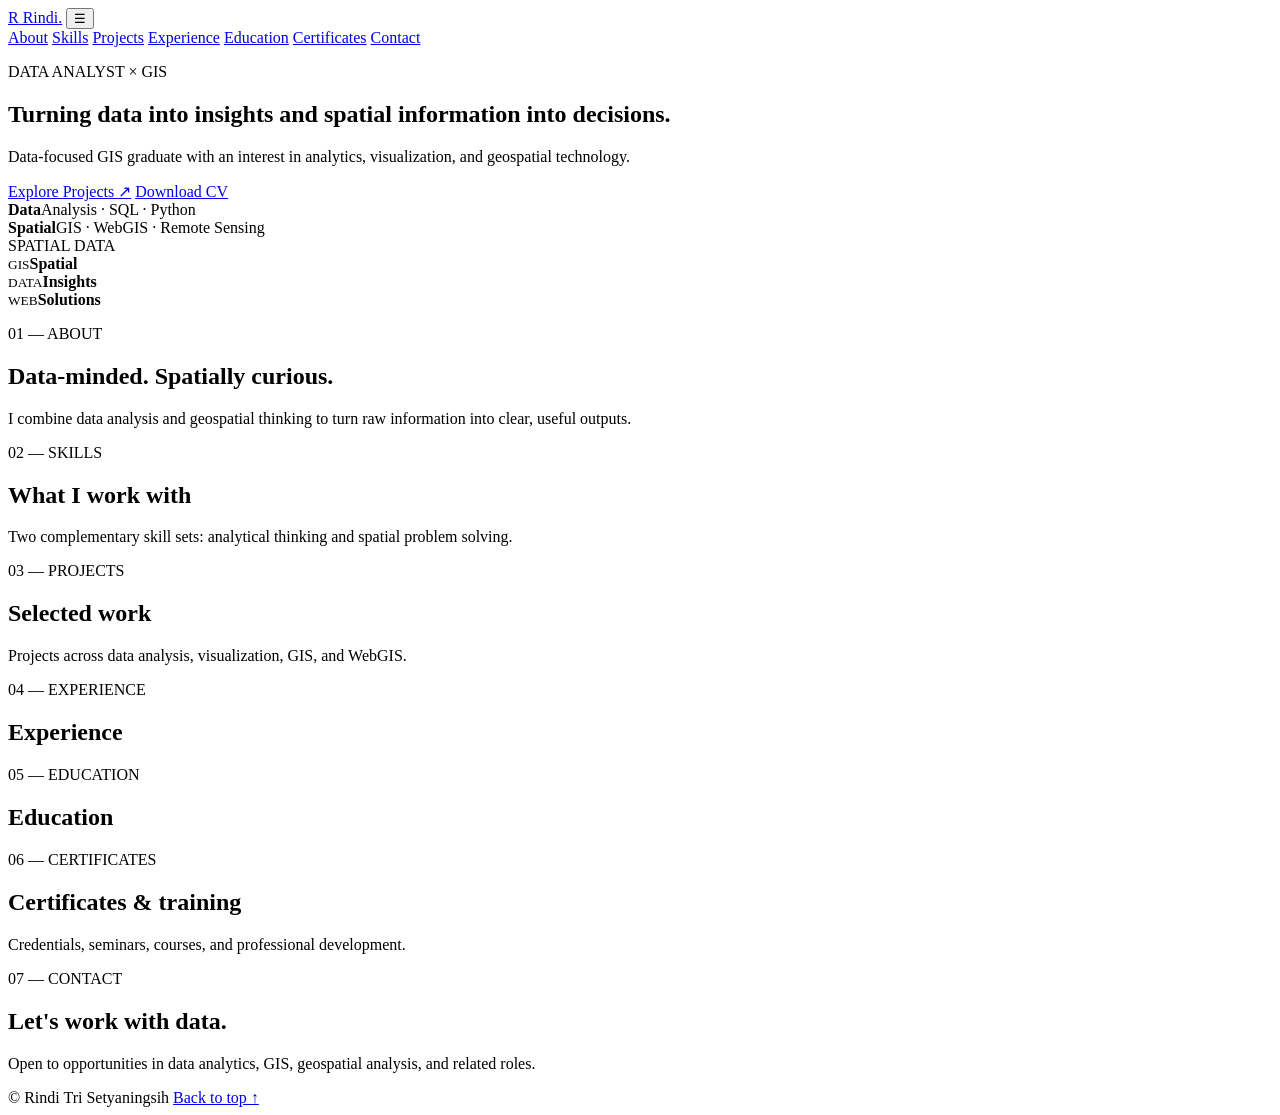
==== index.html @ 2d3d572e "Add files via upload" ====
<!DOCTYPE html>
<html lang="en">
<head>
  <meta charset="UTF-8">
  <meta name="viewport" content="width=device-width, initial-scale=1.0">
  <meta name="description" content="Rindi Tri Setyaningsih — Data Analyst & GIS Portfolio">
  <title>Rindi Tri Setyaningsih | Data Analyst × GIS</title>
  <link rel="preconnect" href="https://fonts.googleapis.com">
  <link rel="preconnect" href="https://fonts.gstatic.com" crossorigin>
  <link href="https://fonts.googleapis.com/css2?family=DM+Sans:wght@400;500;600;700&family=Space+Grotesk:wght@400;500;600;700&display=swap" rel="stylesheet">
  <link rel="stylesheet" href="assets/style.css">
</head>
<body>
  <header class="site-header">
    <a class="brand" href="#home"><span>R</span> Rindi.</a>
    <button class="menu-toggle" aria-label="Open menu">☰</button>
    <nav class="nav">
      <a href="#about">About</a>
      <a href="#skills">Skills</a>
      <a href="#projects">Projects</a>
      <a href="#experience">Experience</a>
      <a href="#education">Education</a>
      <a href="#certificates">Certificates</a>
      <a href="#contact">Contact</a>
    </nav>
  </header>

  <main>
    <section id="home" class="hero section">
      <div class="hero-grid">
        <div class="hero-copy">
          <p class="eyebrow">DATA ANALYST × GIS</p>
          <h1>Turning data into <span>insights</span> and spatial information into decisions.</h1>
          <p class="hero-text" id="hero-intro">Data-focused GIS graduate with an interest in analytics, visualization, and geospatial technology.</p>
          <div class="hero-actions">
            <a class="btn btn-primary" href="#projects">Explore Projects <span>↗</span></a>
            <a class="btn btn-ghost" id="cv-link" href="#" target="_blank" rel="noopener">Download CV</a>
          </div>
          <div class="hero-meta">
            <div><strong>Data</strong><span>Analysis · SQL · Python</span></div>
            <div><strong>Spatial</strong><span>GIS · WebGIS · Remote Sensing</span></div>
          </div>
        </div>
        <div class="hero-visual">
          <div class="orb orb-one"></div>
          <div class="orb orb-two"></div>
          <div class="data-card">
            <div class="card-top"><span>SPATIAL DATA</span><span class="live-dot"></span></div>
            <div class="map-placeholder">
              <div class="grid-lines"></div>
              <div class="route route-a"></div>
              <div class="route route-b"></div>
              <i class="pin pin-a"></i><i class="pin pin-b"></i><i class="pin pin-c"></i>
            </div>
            <div class="metrics">
              <div><small>GIS</small><b>Spatial</b></div>
              <div><small>DATA</small><b>Insights</b></div>
              <div><small>WEB</small><b>Solutions</b></div>
            </div>
          </div>
        </div>
      </div>
    </section>

    <section id="about" class="section section-light">
      <div class="container two-col">
        <div>
          <p class="eyebrow">01 — ABOUT</p>
          <h2 id="about-title">Data-minded. Spatially curious.</h2>
        </div>
        <div>
          <p class="lead" id="about-text">I combine data analysis and geospatial thinking to turn raw information into clear, useful outputs.</p>
          <div class="about-points" id="about-points"></div>
        </div>
      </div>
    </section>

    <section id="skills" class="section">
      <div class="container">
        <div class="section-heading">
          <div><p class="eyebrow">02 — SKILLS</p><h2>What I work with</h2></div>
          <p>Two complementary skill sets: analytical thinking and spatial problem solving.</p>
        </div>
        <div class="skill-grid" id="skills-grid"></div>
      </div>
    </section>

    <section id="projects" class="section section-light">
      <div class="container">
        <div class="section-heading">
          <div><p class="eyebrow">03 — PROJECTS</p><h2>Selected work</h2></div>
          <p>Projects across data analysis, visualization, GIS, and WebGIS.</p>
        </div>
        <div class="filter-row" id="project-filters"></div>
        <div class="project-grid" id="project-grid"></div>
      </div>
    </section>

    <section id="experience" class="section">
      <div class="container">
        <div class="section-heading">
          <div><p class="eyebrow">04 — EXPERIENCE</p><h2>Experience</h2></div>
        </div>
        <div class="timeline" id="experience-list"></div>
      </div>
    </section>

    <section id="education" class="section section-light">
      <div class="container">
        <div class="section-heading">
          <div><p class="eyebrow">05 — EDUCATION</p><h2>Education</h2></div>
        </div>
        <div class="education-card" id="education-card"></div>
      </div>
    </section>

    <section id="certificates" class="section">
      <div class="container">
        <div class="section-heading">
          <div><p class="eyebrow">06 — CERTIFICATES</p><h2>Certificates & training</h2></div>
          <p>Credentials, seminars, courses, and professional development.</p>
        </div>
        <div class="certificate-grid" id="certificate-grid"></div>
      </div>
    </section>

    <section id="contact" class="section contact-section">
      <div class="container contact-card">
        <div>
          <p class="eyebrow">07 — CONTACT</p>
          <h2>Let's work with data.</h2>
          <p id="contact-text">Open to opportunities in data analytics, GIS, geospatial analysis, and related roles.</p>
        </div>
        <div class="contact-links" id="contact-links"></div>
      </div>
    </section>
  </main>

  <footer class="footer">
    <span>© <span id="year"></span> Rindi Tri Setyaningsih</span>
    <a href="#home">Back to top ↑</a>
  </footer>

  <script src="assets/app.js"></script>
</body>
</html>
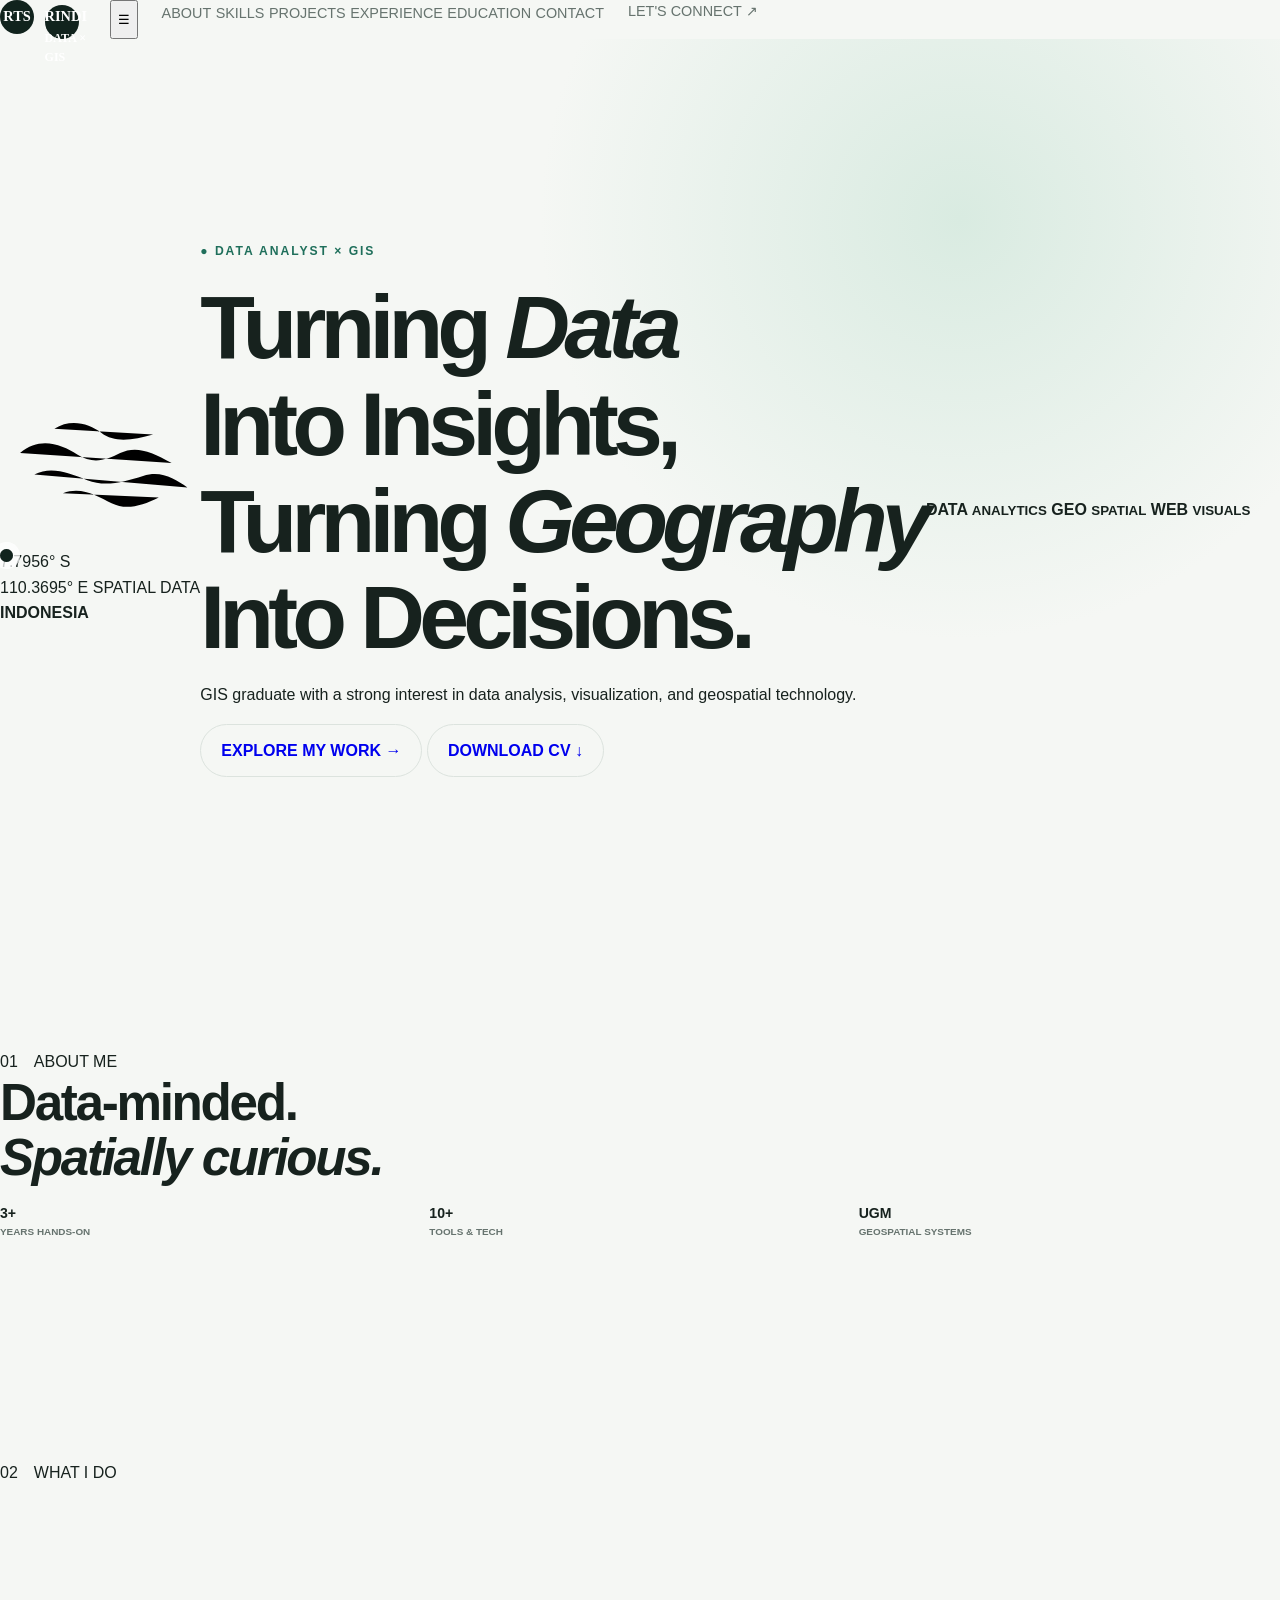
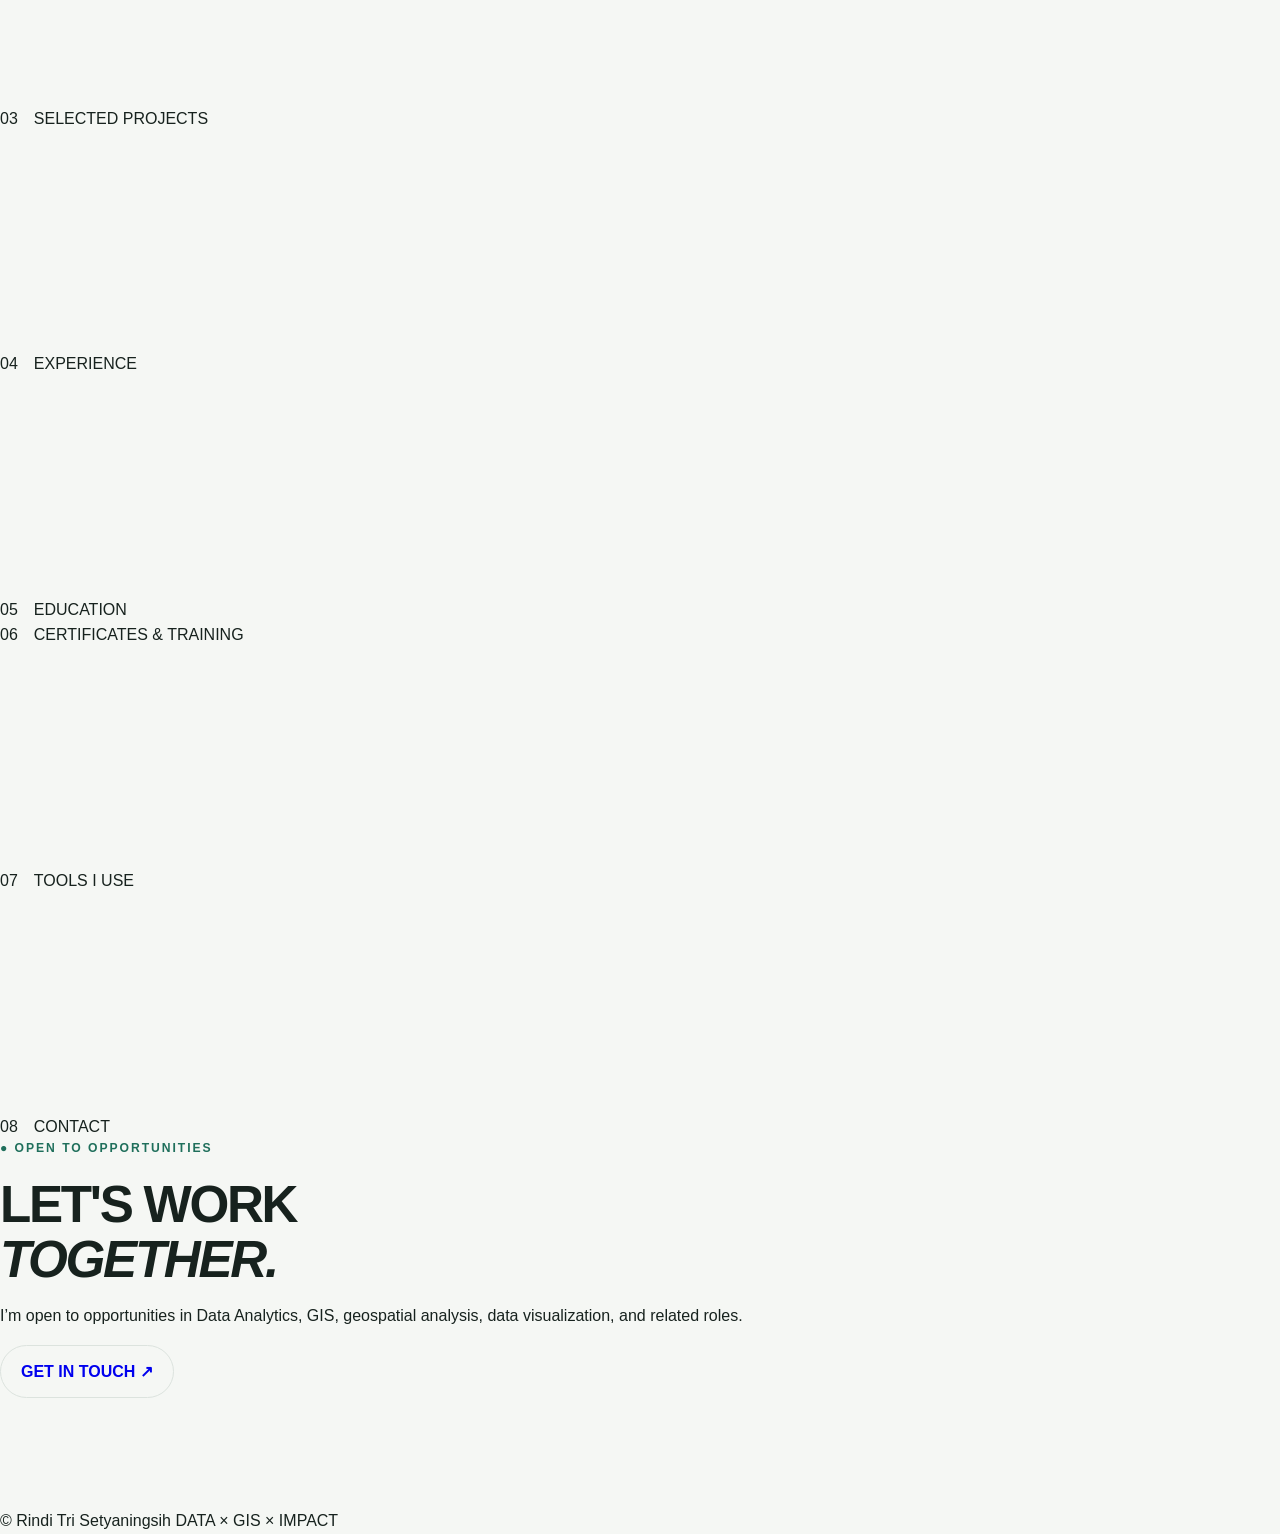
==== commit b1a06a20: "Redesign portfolio homepage" ====
--- a/index.html
+++ b/index.html
@@ -1,146 +1,283 @@
-<!DOCTYPE html>
+<!doctype html>
 <html lang="en">
 <head>
   <meta charset="UTF-8">
-  <meta name="viewport" content="width=device-width, initial-scale=1.0">
-  <meta name="description" content="Rindi Tri Setyaningsih — Data Analyst & GIS Portfolio">
-  <title>Rindi Tri Setyaningsih | Data Analyst × GIS</title>
-  <link rel="preconnect" href="https://fonts.googleapis.com">
-  <link rel="preconnect" href="https://fonts.gstatic.com" crossorigin>
-  <link href="https://fonts.googleapis.com/css2?family=DM+Sans:wght@400;500;600;700&family=Space+Grotesk:wght@400;500;600;700&display=swap" rel="stylesheet">
+  <meta name="viewport" content="width=device-width, initial-scale=1">
+  <meta name="description" content="Rindi Tri Setyaningsih — Data Analyst × GIS Portfolio">
+  <title>Rindi Tri Setyaningsih — Data Analyst × GIS</title>
   <link rel="stylesheet" href="assets/style.css">
 </head>
+
 <body>
-  <header class="site-header">
-    <a class="brand" href="#home"><span>R</span> Rindi.</a>
-    <button class="menu-toggle" aria-label="Open menu">☰</button>
-    <nav class="nav">
-      <a href="#about">About</a>
-      <a href="#skills">Skills</a>
-      <a href="#projects">Projects</a>
-      <a href="#experience">Experience</a>
-      <a href="#education">Education</a>
-      <a href="#certificates">Certificates</a>
-      <a href="#contact">Contact</a>
-    </nav>
-  </header>
-
-  <main>
-    <section id="home" class="hero section">
-      <div class="hero-grid">
-        <div class="hero-copy">
-          <p class="eyebrow">DATA ANALYST × GIS</p>
-          <h1>Turning data into <span>insights</span> and spatial information into decisions.</h1>
-          <p class="hero-text" id="hero-intro">Data-focused GIS graduate with an interest in analytics, visualization, and geospatial technology.</p>
-          <div class="hero-actions">
-            <a class="btn btn-primary" href="#projects">Explore Projects <span>↗</span></a>
-            <a class="btn btn-ghost" id="cv-link" href="#" target="_blank" rel="noopener">Download CV</a>
-          </div>
-          <div class="hero-meta">
-            <div><strong>Data</strong><span>Analysis · SQL · Python</span></div>
-            <div><strong>Spatial</strong><span>GIS · WebGIS · Remote Sensing</span></div>
-          </div>
-        </div>
-        <div class="hero-visual">
-          <div class="orb orb-one"></div>
-          <div class="orb orb-two"></div>
-          <div class="data-card">
-            <div class="card-top"><span>SPATIAL DATA</span><span class="live-dot"></span></div>
-            <div class="map-placeholder">
-              <div class="grid-lines"></div>
-              <div class="route route-a"></div>
-              <div class="route route-b"></div>
-              <i class="pin pin-a"></i><i class="pin pin-b"></i><i class="pin pin-c"></i>
-            </div>
-            <div class="metrics">
-              <div><small>GIS</small><b>Spatial</b></div>
-              <div><small>DATA</small><b>Insights</b></div>
-              <div><small>WEB</small><b>Solutions</b></div>
-            </div>
-          </div>
-        </div>
+
+<div class="noise"></div>
+
+<header class="nav">
+  <a class="brand" href="#home">
+    <span class="mark">RTS</span>
+    <span>
+      <b>RINDI</b>
+      <small>DATA × GIS</small>
+    </span>
+  </a>
+
+  <button class="menu">☰</button>
+
+  <nav>
+    <a href="#about">ABOUT</a>
+    <a href="#skills">SKILLS</a>
+    <a href="#projects">PROJECTS</a>
+    <a href="#experience">EXPERIENCE</a>
+    <a href="#education">EDUCATION</a>
+    <a href="#contact">CONTACT</a>
+  </nav>
+
+  <a class="navbtn" href="#contact">LET'S CONNECT ↗</a>
+</header>
+
+<main>
+
+<section id="home" class="hero section">
+
+  <div class="hero-bg"></div>
+
+  <div class="map">
+    <svg viewBox="0 0 700 520">
+      <path d="M70 210C140 150 215 180 270 215s100 20 150-5 105-10 180 35M120 285c60-30 120-5 185 20s130 5 195-15 110 10 155 40M190 125c55-35 120-20 165 15s110 25 180 5M220 350c65-25 120 10 170 35s105 10 165-20"/>
+    </svg>
+
+    <span class="pin a"></span>
+    <span class="pin b"></span>
+
+    <span class="coord">
+      7.7956° S<br>
+      110.3695° E
+    </span>
+
+    <span class="maptag">
+      SPATIAL DATA<br>
+      <b>INDONESIA</b>
+    </span>
+  </div>
+
+  <div class="hero-copy">
+
+    <p class="eyebrow">● DATA ANALYST × GIS</p>
+
+    <h1>
+      Turning <em>Data</em><br>
+      Into Insights,<br>
+      Turning <em>Geography</em><br>
+      Into <strong>Decisions.</strong>
+    </h1>
+
+    <p id="intro">
+      GIS graduate with a strong interest in data analysis,
+      visualization, and geospatial technology.
+    </p>
+
+    <div class="actions">
+      <a class="btn primary" href="#projects">
+        EXPLORE MY WORK →
+      </a>
+
+      <a class="btn ghost" id="cv" href="#">
+        DOWNLOAD CV ↓
+      </a>
+    </div>
+
+    <div id="socials" class="socials"></div>
+
+  </div>
+
+  <div class="hero-stats">
+    <b>
+      DATA
+      <small>ANALYTICS</small>
+    </b>
+
+    <b>
+      GEO
+      <small>SPATIAL</small>
+    </b>
+
+    <b>
+      WEB
+      <small>VISUALS</small>
+    </b>
+  </div>
+
+</section>
+
+
+<section id="about" class="section">
+
+  <div class="head">
+    01　ABOUT ME
+  </div>
+
+  <div class="about">
+
+    <div>
+
+      <h2>
+        Data-minded.<br>
+        <em>Spatially curious.</em>
+      </h2>
+
+      <p id="aboutText"></p>
+
+      <div class="metrics">
+
+        <b>
+          3+
+          <small>YEARS HANDS-ON</small>
+        </b>
+
+        <b>
+          10+
+          <small>TOOLS & TECH</small>
+        </b>
+
+        <b>
+          UGM
+          <small>GEOSPATIAL SYSTEMS</small>
+        </b>
+
       </div>
-    </section>
-
-    <section id="about" class="section section-light">
-      <div class="container two-col">
-        <div>
-          <p class="eyebrow">01 — ABOUT</p>
-          <h2 id="about-title">Data-minded. Spatially curious.</h2>
-        </div>
-        <div>
-          <p class="lead" id="about-text">I combine data analysis and geospatial thinking to turn raw information into clear, useful outputs.</p>
-          <div class="about-points" id="about-points"></div>
-        </div>
-      </div>
-    </section>
-
-    <section id="skills" class="section">
-      <div class="container">
-        <div class="section-heading">
-          <div><p class="eyebrow">02 — SKILLS</p><h2>What I work with</h2></div>
-          <p>Two complementary skill sets: analytical thinking and spatial problem solving.</p>
-        </div>
-        <div class="skill-grid" id="skills-grid"></div>
-      </div>
-    </section>
-
-    <section id="projects" class="section section-light">
-      <div class="container">
-        <div class="section-heading">
-          <div><p class="eyebrow">03 — PROJECTS</p><h2>Selected work</h2></div>
-          <p>Projects across data analysis, visualization, GIS, and WebGIS.</p>
-        </div>
-        <div class="filter-row" id="project-filters"></div>
-        <div class="project-grid" id="project-grid"></div>
-      </div>
-    </section>
-
-    <section id="experience" class="section">
-      <div class="container">
-        <div class="section-heading">
-          <div><p class="eyebrow">04 — EXPERIENCE</p><h2>Experience</h2></div>
-        </div>
-        <div class="timeline" id="experience-list"></div>
-      </div>
-    </section>
-
-    <section id="education" class="section section-light">
-      <div class="container">
-        <div class="section-heading">
-          <div><p class="eyebrow">05 — EDUCATION</p><h2>Education</h2></div>
-        </div>
-        <div class="education-card" id="education-card"></div>
-      </div>
-    </section>
-
-    <section id="certificates" class="section">
-      <div class="container">
-        <div class="section-heading">
-          <div><p class="eyebrow">06 — CERTIFICATES</p><h2>Certificates & training</h2></div>
-          <p>Credentials, seminars, courses, and professional development.</p>
-        </div>
-        <div class="certificate-grid" id="certificate-grid"></div>
-      </div>
-    </section>
-
-    <section id="contact" class="section contact-section">
-      <div class="container contact-card">
-        <div>
-          <p class="eyebrow">07 — CONTACT</p>
-          <h2>Let's work with data.</h2>
-          <p id="contact-text">Open to opportunities in data analytics, GIS, geospatial analysis, and related roles.</p>
-        </div>
-        <div class="contact-links" id="contact-links"></div>
-      </div>
-    </section>
-  </main>
-
-  <footer class="footer">
-    <span>© <span id="year"></span> Rindi Tri Setyaningsih</span>
-    <a href="#home">Back to top ↑</a>
-  </footer>
-
-  <script src="assets/app.js"></script>
+
+    </div>
+
+    <div id="aboutPoints" class="about-grid"></div>
+
+  </div>
+
+</section>
+
+
+<section id="skills" class="section">
+
+  <div class="head">
+    02　WHAT I DO
+  </div>
+
+  <div id="skillsGrid" class="skill-grid"></div>
+
+</section>
+
+
+<section id="projects" class="section">
+
+  <div class="head">
+    03　SELECTED PROJECTS
+  </div>
+
+  <div id="projectsGrid" class="project-grid"></div>
+
+</section>
+
+
+<section id="experience" class="section">
+
+  <div class="head">
+    04　EXPERIENCE
+  </div>
+
+  <div id="experienceGrid" class="timeline"></div>
+
+</section>
+
+
+<section id="education" class="section lower">
+
+  <div>
+
+    <div class="head">
+      05　EDUCATION
+    </div>
+
+    <div id="educationCard" class="card"></div>
+
+  </div>
+
+
+  <div>
+
+    <div class="head">
+      06　CERTIFICATES & TRAINING
+    </div>
+
+    <div id="certGrid" class="certs"></div>
+
+  </div>
+
+</section>
+
+
+<section class="section">
+
+  <div class="head">
+    07　TOOLS I USE
+  </div>
+
+  <div id="tools" class="tools"></div>
+
+</section>
+
+
+<section id="contact" class="section contact">
+
+  <div class="head">
+    08　CONTACT
+  </div>
+
+  <div class="contact-grid">
+
+    <div>
+
+      <p class="eyebrow">
+        ● OPEN TO OPPORTUNITIES
+      </p>
+
+      <h2>
+        LET'S WORK<br>
+        <em>TOGETHER.</em>
+      </h2>
+
+      <p>
+        I’m open to opportunities in Data Analytics,
+        GIS, geospatial analysis, data visualization,
+        and related roles.
+      </p>
+
+      <a id="email" class="btn primary" href="#">
+        GET IN TOUCH ↗
+      </a>
+
+    </div>
+
+    <div id="contacts"></div>
+
+  </div>
+
+</section>
+
+</main>
+
+
+<footer>
+
+  © <span id="year"></span>
+  Rindi Tri Setyaningsih
+
+  <span>
+    DATA × GIS × IMPACT
+  </span>
+
+</footer>
+
+
+<script src="assets/app.js"></script>
+
 </body>
 </html>
--- a/assets/style.css
+++ b/assets/style.css
@@ -0,0 +1,15 @@
+:root{
+  --ink:#17221e; --muted:#66736e; --paper:#f5f7f4; --white:#fff;
+  --line:#dce3de; --accent:#1f6f5b; --accent2:#b9d8c7; --dark:#11231d;
+  --shadow:0 20px 50px rgba(17,35,29,.10);
+}
+*{box-sizing:border-box}html{scroll-behavior:smooth}body{margin:0;color:var(--ink);font-family:"DM Sans",sans-serif;background:var(--paper);line-height:1.6}
+h1,h2,h3{font-family:"Space Grotesk",sans-serif;line-height:1.08;margin:0}h1{font-size:clamp(3rem,7vw,6.8rem);letter-spacing:-.065em;max-width:900px}h2{font-size:clamp(2.1rem,4vw,4rem);letter-spacing:-.045em}.container{width:min(1120px,calc(100% - 40px));margin:auto}.section{padding:110px 0}.section-light{background:#fff}.site-header{position:fixed;z-index:50;top:0;left:0;right:0;height:74px;padding:0 max(20px,calc((100% - 1200px)/2));display:flex;align-items:center;justify-content:space-between;background:rgba(245,247,244,.86);backdrop-filter:blur(16px);border-bottom:1px solid rgba(220,227,222,.8)}.brand{font-family:"Space Grotesk";font-weight:700;font-size:1.25rem;text-decoration:none;color:var(--ink)}.brand span{display:inline-grid;place-items:center;width:34px;height:34px;background:var(--dark);color:#fff;border-radius:50%;margin-right:7px}.nav{display:flex;gap:24px}.nav a{color:var(--muted);font-size:.9rem;text-decoration:none}.nav a:hover{color:var(--accent)}.menu-toggle{display:none;border:0;background:none;font-size:1.5rem}
+.hero{min-height:100vh;padding-top:150px;background:radial-gradient(circle at 75% 20%,#d9ebe1 0,transparent 35%),var(--paper);display:flex;align-items:center}.hero-grid{width:min(1200px,calc(100% - 40px));margin:auto;display:grid;grid-template-columns:1.15fr .85fr;gap:60px;align-items:center}.eyebrow{font-size:.76rem;letter-spacing:.16em;font-weight:700;color:var(--accent);margin:0 0 18px}.hero h1 span{color:var(--accent)}.hero-text{font-size:1.15rem;color:var(--muted);max-width:650px;margin:28px 0}.hero-actions{display:flex;gap:12px;flex-wrap:wrap}.btn{display:inline-flex;align-items:center;gap:10px;padding:13px 20px;border-radius:999px;text-decoration:none;font-weight:700;border:1px solid var(--line)}.btn-primary{background:var(--dark);color:#fff;border-color:var(--dark)}.btn-ghost{color:var(--ink);background:#fff}.hero-meta{display:flex;gap:42px;margin-top:55px}.hero-meta div{display:grid;gap:2px}.hero-meta span{color:var(--muted);font-size:.86rem}.hero-visual{min-height:510px;position:relative;display:grid;place-items:center}.data-card{width:min(430px,100%);background:rgba(255,255,255,.9);border:1px solid rgba(255,255,255,.9);border-radius:28px;padding:20px;box-shadow:var(--shadow);position:relative;z-index:2;transform:rotate(2deg)}.card-top{display:flex;justify-content:space-between;font-size:.7rem;font-weight:800;letter-spacing:.12em}.live-dot{width:8px;height:8px;border-radius:50%;background:#48a879;box-shadow:0 0 0 5px #dcefe5}.map-placeholder{height:300px;border-radius:18px;margin:18px 0;overflow:hidden;position:relative;background:linear-gradient(135deg,#dcebe2,#edf3ef)}.grid-lines{position:absolute;inset:0;background-image:linear-gradient(#ffffff55 1px,transparent 1px),linear-gradient(90deg,#ffffff55 1px,transparent 1px);background-size:34px 34px}.route{position:absolute;border:3px solid var(--accent);border-radius:50%;transform:rotate(-24deg)}.route-a{width:300px;height:120px;left:30px;top:75px}.route-b{width:240px;height:90px;left:120px;top:150px;border-color:#7da795}.pin{position:absolute;width:13px;height:13px;border-radius:50%;background:var(--dark);box-shadow:0 0 0 7px #ffffff80}.pin-a{left:23%;top:42%}.pin-b{left:68%;top:27%}.pin-c{left:76%;top:68%}.metrics{display:grid;grid-template-columns:repeat(3,1fr);gap:8px}.metrics div{background:#f2f5f2;border-radius:12px;padding:10px}.metrics small{display:block;color:var(--muted);font-size:.62rem}.metrics b{font-size:.88rem}.orb{position:absolute;border-radius:50%;filter:blur(1px)}.orb-one{width:240px;height:240px;background:#cfe5d8;right:5%;top:10%}.orb-two{width:120px;height:120px;background:#e8d9b8;left:5%;bottom:8%}
+.two-col{display:grid;grid-template-columns:.8fr 1.2fr;gap:90px}.lead{font-size:1.55rem;max-width:720px}.about-points{display:grid;grid-template-columns:repeat(2,1fr);gap:15px;margin-top:35px}.about-point{padding:18px;border:1px solid var(--line);border-radius:15px;background:var(--paper)}.about-point strong{display:block;margin-bottom:5px}.about-point span{color:var(--muted);font-size:.9rem}
+.section-heading{display:flex;justify-content:space-between;gap:40px;align-items:end;margin-bottom:45px}.section-heading>p{max-width:420px;color:var(--muted);margin:0}.skill-grid{display:grid;grid-template-columns:repeat(2,1fr);gap:18px}.skill-card{padding:30px;border:1px solid var(--line);border-radius:22px;background:#fff}.skill-card:nth-child(2){background:var(--dark);color:#fff}.skill-card h3{font-size:1.5rem;margin-bottom:20px}.skill-tags{display:flex;flex-wrap:wrap;gap:8px}.skill-tag{padding:8px 12px;border:1px solid var(--line);border-radius:999px;font-size:.83rem}.skill-card:nth-child(2) .skill-tag{border-color:#49635a}
+.filter-row{display:flex;gap:8px;flex-wrap:wrap;margin-bottom:25px}.filter-btn{border:1px solid var(--line);background:#fff;padding:9px 15px;border-radius:999px;cursor:pointer}.filter-btn.active{background:var(--dark);color:#fff;border-color:var(--dark)}.project-grid{display:grid;grid-template-columns:repeat(2,1fr);gap:22px}.project-card{background:#fff;border:1px solid var(--line);border-radius:22px;overflow:hidden;transition:.25s}.project-card:hover{transform:translateY(-5px);box-shadow:var(--shadow)}.project-image{height:250px;background:linear-gradient(135deg,#d8e8df,#eef3ef);display:grid;place-items:center;overflow:hidden}.project-image img{width:100%;height:100%;object-fit:cover}.project-image .placeholder{font-family:"Space Grotesk";font-size:3rem;color:#789184}.project-body{padding:25px}.project-top{display:flex;justify-content:space-between;gap:15px;align-items:start}.project-body h3{font-size:1.45rem}.category{font-size:.7rem;text-transform:uppercase;letter-spacing:.1em;color:var(--accent);font-weight:800}.project-body p{color:var(--muted);margin:14px 0}.tech-list{display:flex;gap:7px;flex-wrap:wrap}.tech{font-size:.72rem;background:var(--paper);padding:6px 9px;border-radius:8px}.project-link{display:inline-block;margin-top:18px;color:var(--accent);font-weight:700;text-decoration:none}
+.timeline{border-left:1px solid var(--line);margin-left:10px}.timeline-item{position:relative;padding:0 0 40px 35px}.timeline-item:before{content:"";position:absolute;width:11px;height:11px;border-radius:50%;background:var(--accent);left:-6px;top:6px;box-shadow:0 0 0 6px var(--paper)}.timeline-item .date{font-size:.78rem;color:var(--accent);font-weight:800}.timeline-item h3{font-size:1.35rem;margin:5px 0}.timeline-item p{color:var(--muted);max-width:760px}.education-card{background:var(--dark);color:#fff;border-radius:25px;padding:38px;display:flex;justify-content:space-between;gap:30px}.education-card p{color:#c6d2cc;margin:8px 0}.education-card .gpa{font-family:"Space Grotesk";font-size:2.2rem;font-weight:700}.certificate-grid{display:grid;grid-template-columns:repeat(3,1fr);gap:18px}.certificate-card{border:1px solid var(--line);border-radius:18px;padding:22px;background:#fff}.certificate-card .cert-year{font-size:.72rem;color:var(--accent);font-weight:800}.certificate-card h3{font-size:1.05rem;margin:8px 0}.certificate-card p{font-size:.85rem;color:var(--muted);margin:0}
+.contact-section{padding-bottom:70px}.contact-card{background:var(--dark);color:#fff;border-radius:30px;padding:55px;display:grid;grid-template-columns:1fr .7fr;gap:50px}.contact-card .eyebrow{color:#9dd0b8}.contact-card p{color:#c6d2cc}.contact-links{display:grid;gap:10px;align-content:center}.contact-links a{color:#fff;text-decoration:none;padding:14px 16px;border:1px solid #385047;border-radius:12px}.contact-links a:hover{background:#1c362e}.footer{width:min(1120px,calc(100% - 40px));margin:auto;padding:25px 0 40px;display:flex;justify-content:space-between;color:var(--muted);font-size:.85rem}.footer a{color:var(--ink);text-decoration:none}
+@media(max-width:850px){.nav{display:none;position:absolute;top:74px;left:0;right:0;background:#f5f7f4;padding:20px;flex-direction:column;border-bottom:1px solid var(--line)}.nav.open{display:flex}.menu-toggle{display:block}.hero-grid,.two-col,.contact-card{grid-template-columns:1fr}.hero{padding-top:120px}.hero-visual{min-height:390px}.skill-grid,.project-grid{grid-template-columns:1fr}.certificate-grid{grid-template-columns:1fr 1fr}.section-heading{display:block}.section-heading>p{margin-top:15px}.hero-meta{margin-top:35px}.education-card{display:block}}
+@media(max-width:560px){.section{padding:80px 0}.container,.hero-grid,.footer{width:min(100% - 28px,1120px)}h1{font-size:3.2rem}.about-points{grid-template-columns:1fr}.certificate-grid{grid-template-columns:1fr}.contact-card{padding:30px}.data-card{transform:none}.hero-visual{min-height:350px}}
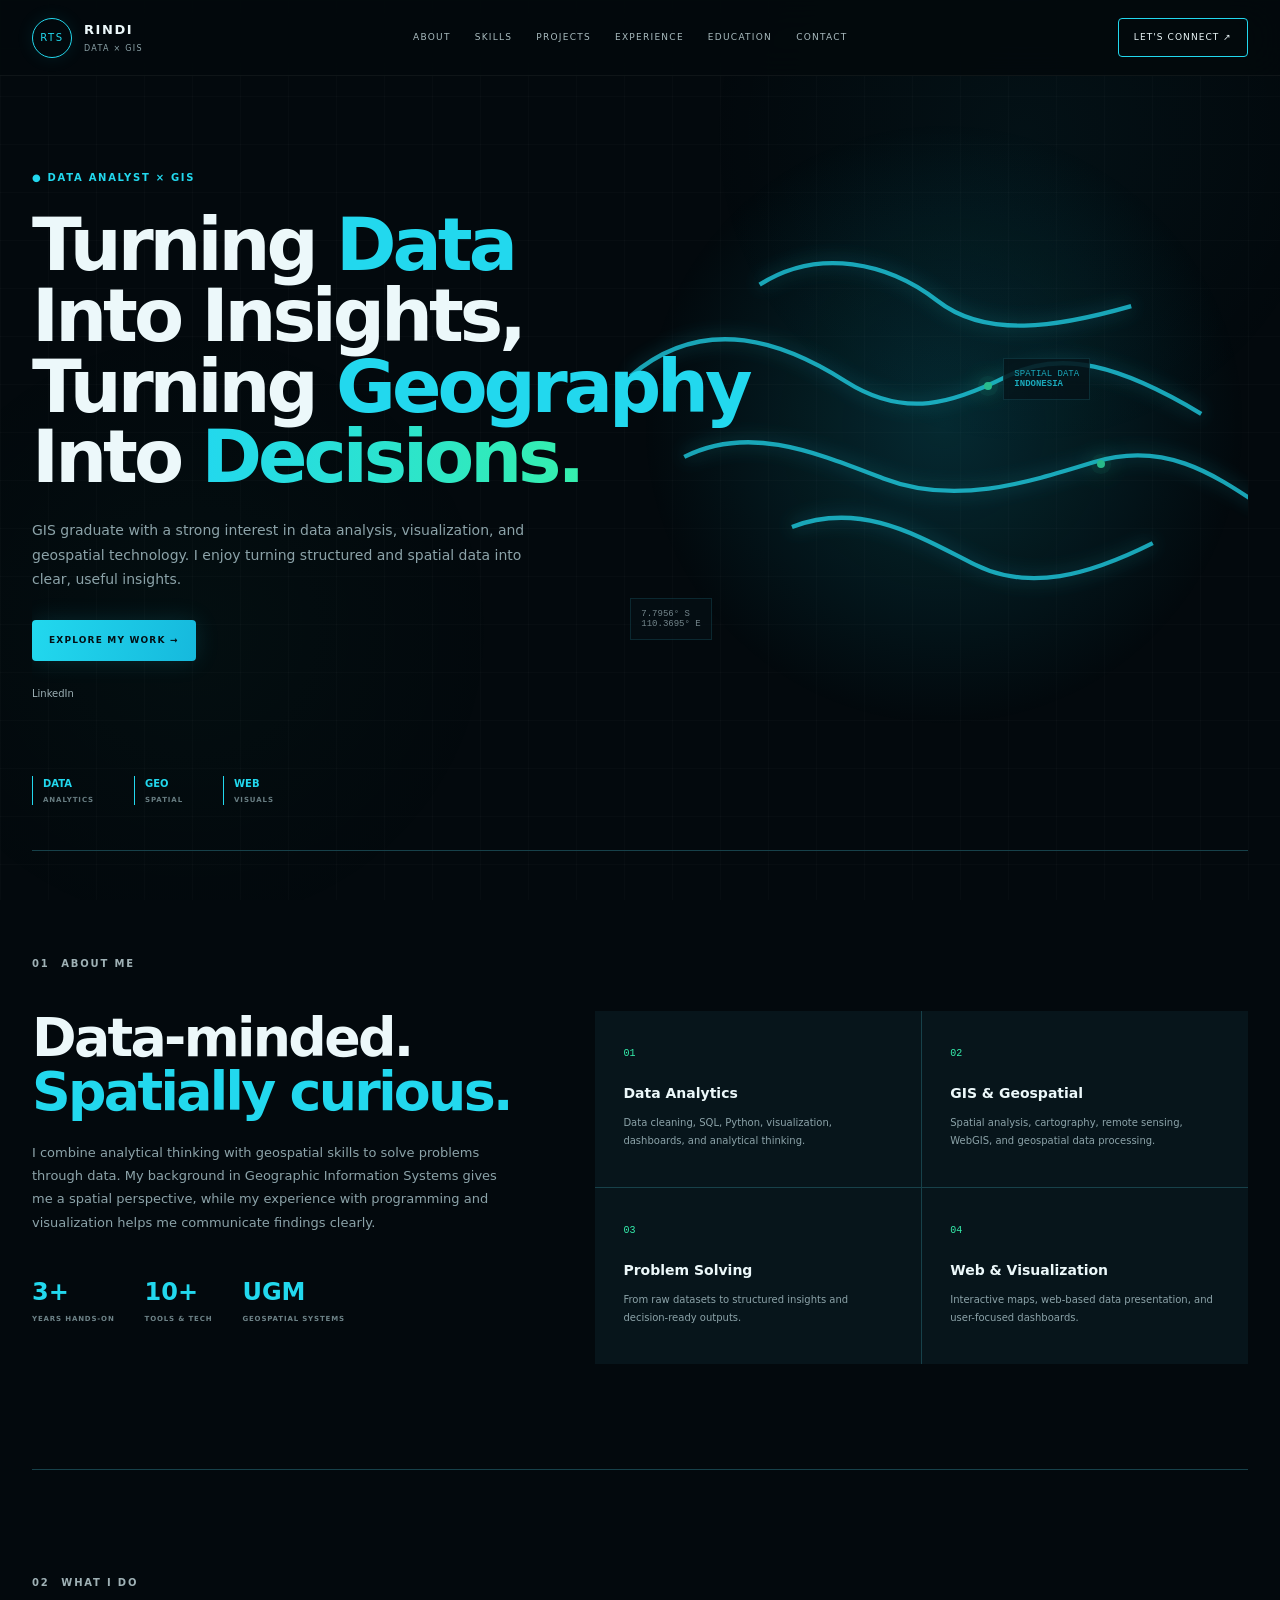
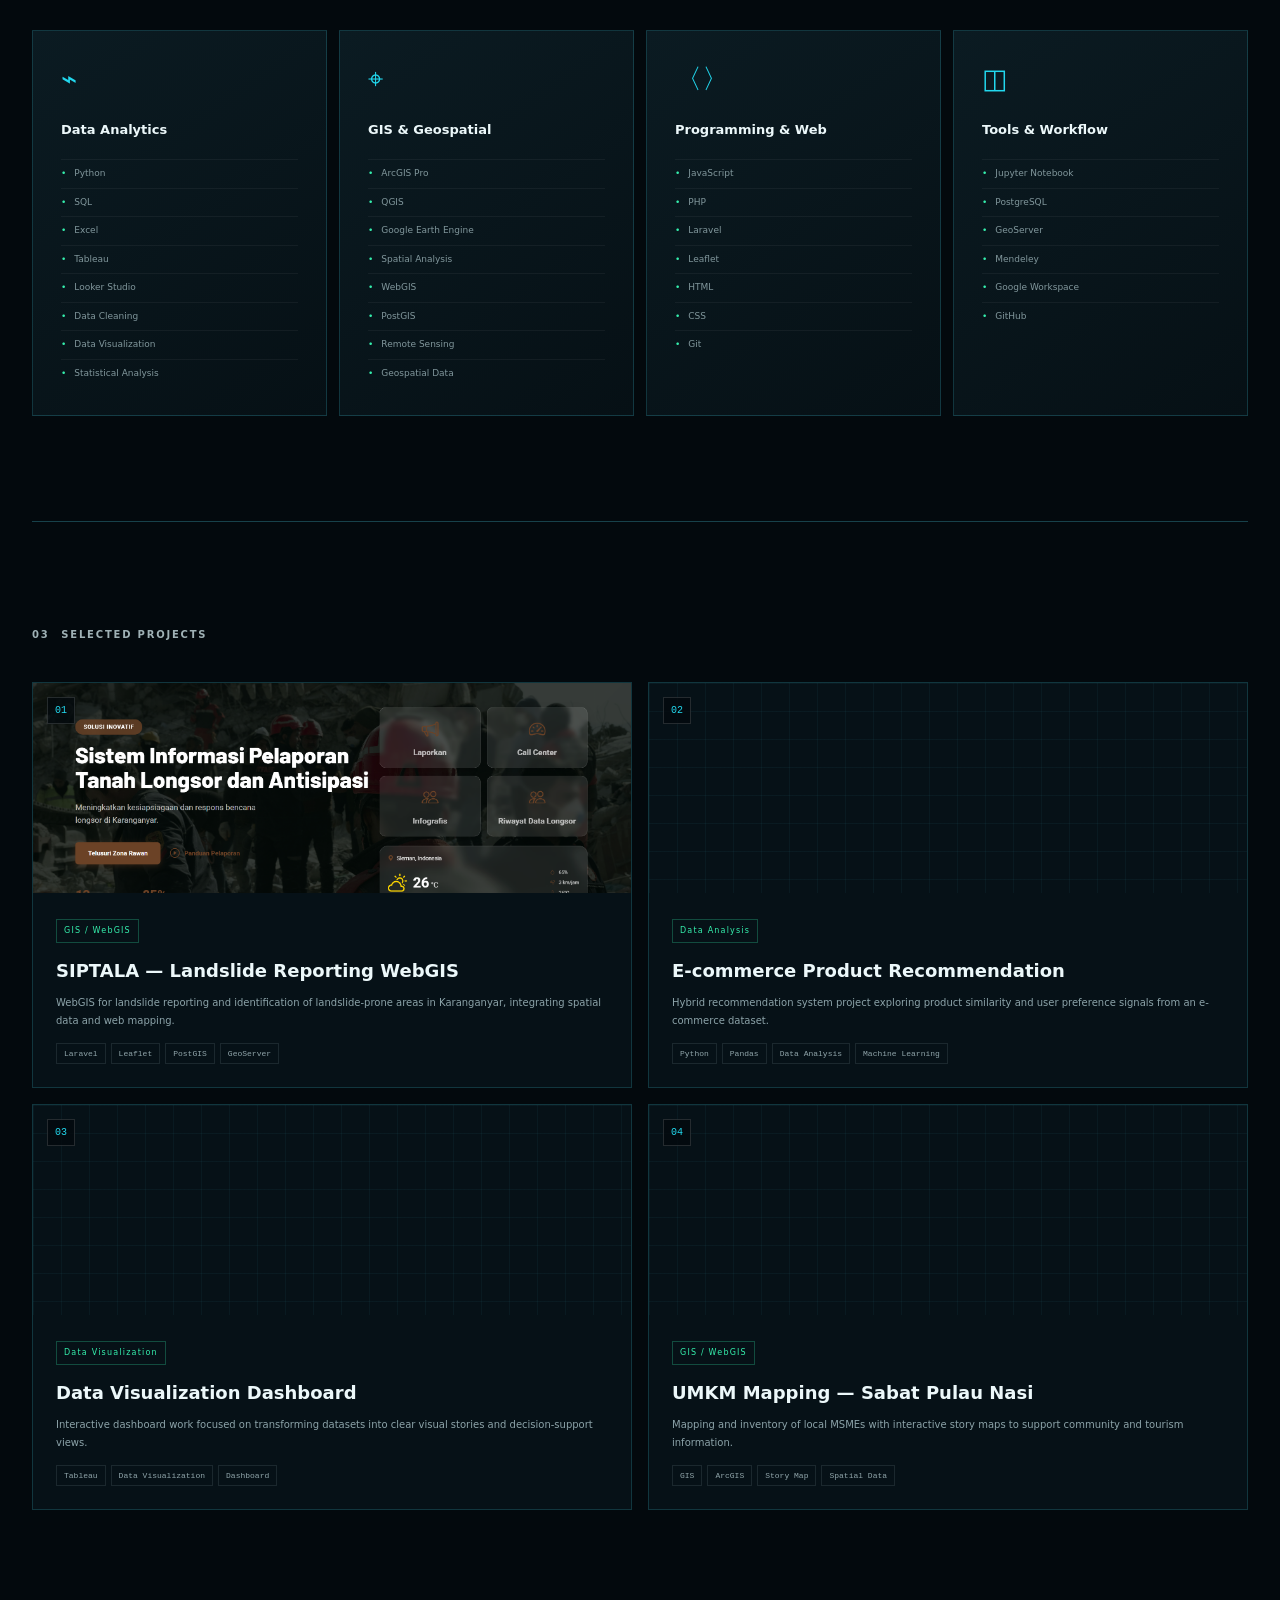
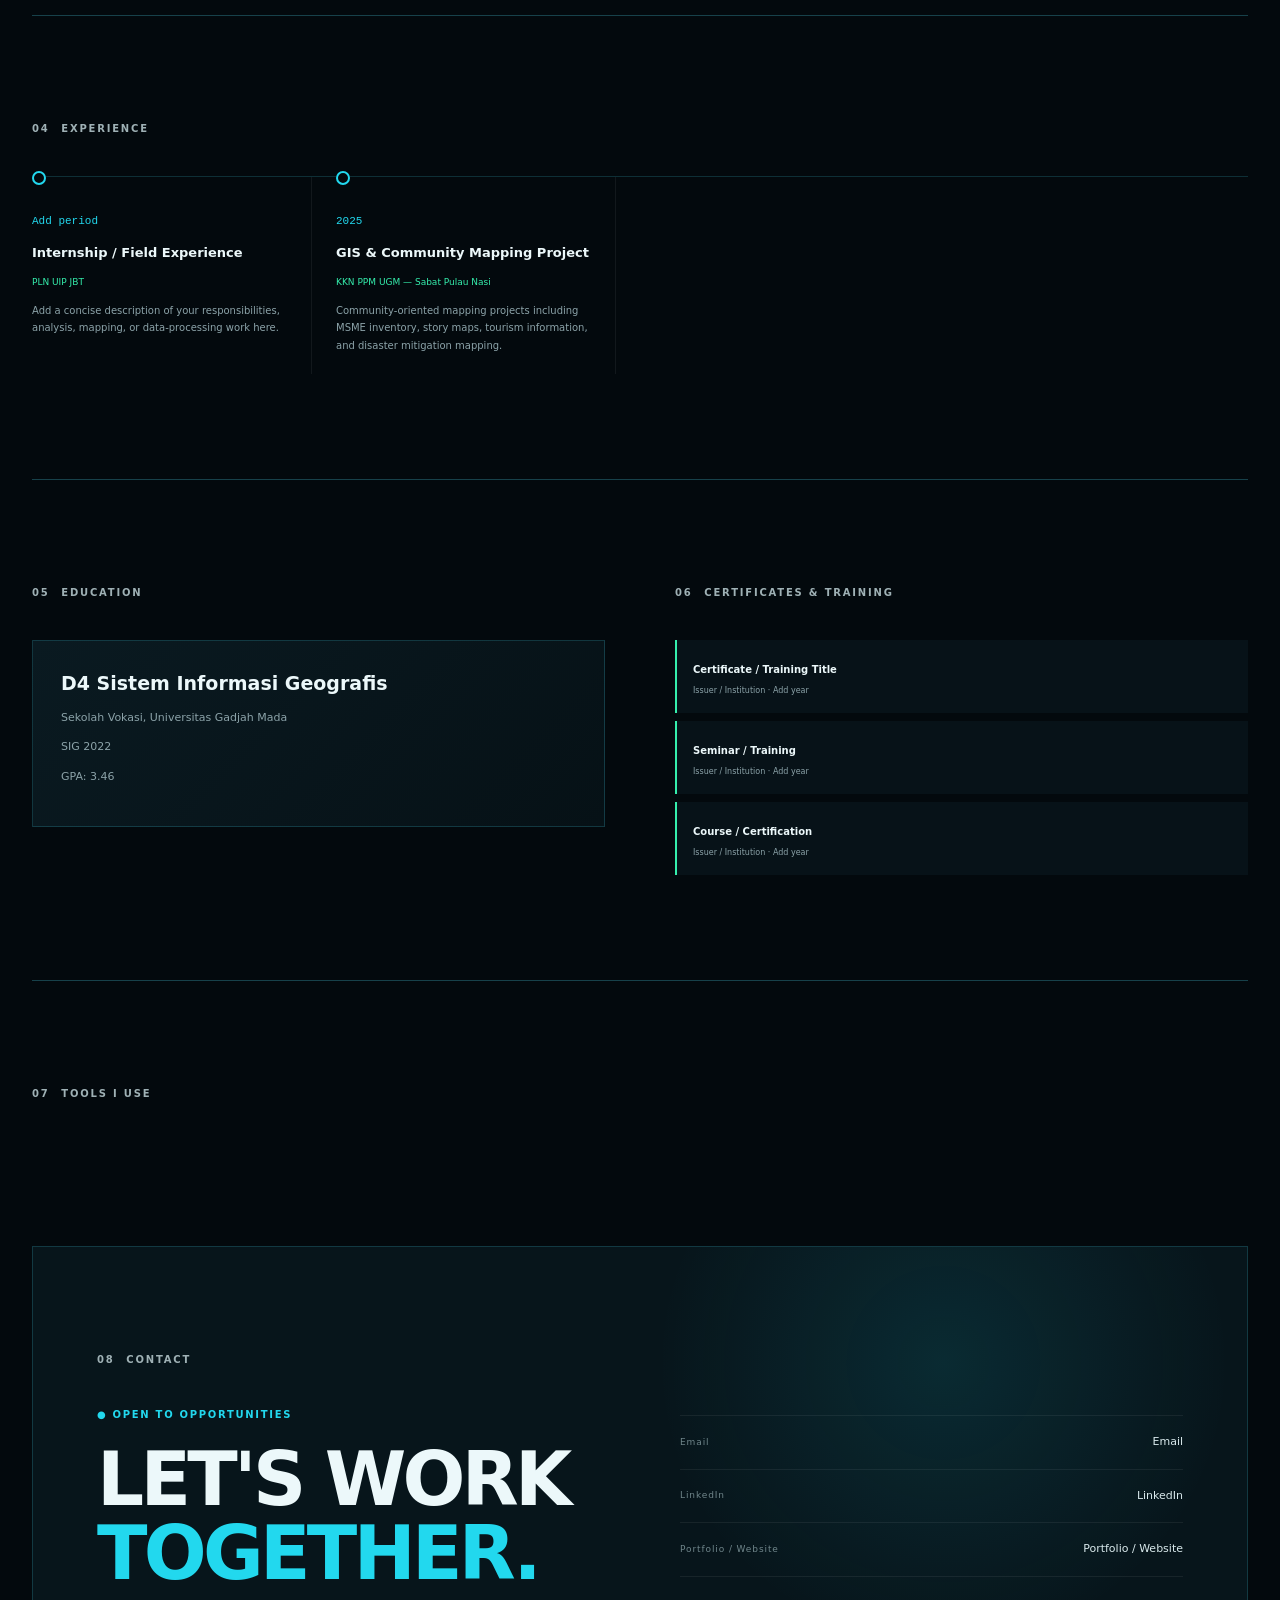
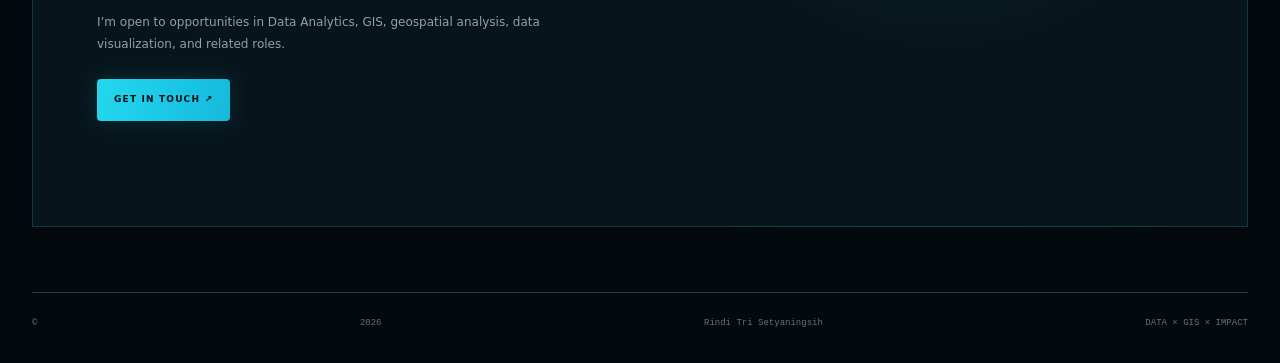
==== commit d15ea788: "Remove inactive CV button" ====
--- a/index.html
+++ b/index.html
@@ -80,10 +80,6 @@
       <a class="btn primary" href="#projects">
         EXPLORE MY WORK →
       </a>
-
-      <a class="btn ghost" id="cv" href="#">
-        DOWNLOAD CV ↓
-      </a>
     </div>
 
     <div id="socials" class="socials"></div>
--- a/assets/style.css
+++ b/assets/style.css
@@ -1,15 +1,1066 @@
-:root{
-  --ink:#17221e; --muted:#66736e; --paper:#f5f7f4; --white:#fff;
-  --line:#dce3de; --accent:#1f6f5b; --accent2:#b9d8c7; --dark:#11231d;
-  --shadow:0 20px 50px rgba(17,35,29,.10);
-}
-*{box-sizing:border-box}html{scroll-behavior:smooth}body{margin:0;color:var(--ink);font-family:"DM Sans",sans-serif;background:var(--paper);line-height:1.6}
-h1,h2,h3{font-family:"Space Grotesk",sans-serif;line-height:1.08;margin:0}h1{font-size:clamp(3rem,7vw,6.8rem);letter-spacing:-.065em;max-width:900px}h2{font-size:clamp(2.1rem,4vw,4rem);letter-spacing:-.045em}.container{width:min(1120px,calc(100% - 40px));margin:auto}.section{padding:110px 0}.section-light{background:#fff}.site-header{position:fixed;z-index:50;top:0;left:0;right:0;height:74px;padding:0 max(20px,calc((100% - 1200px)/2));display:flex;align-items:center;justify-content:space-between;background:rgba(245,247,244,.86);backdrop-filter:blur(16px);border-bottom:1px solid rgba(220,227,222,.8)}.brand{font-family:"Space Grotesk";font-weight:700;font-size:1.25rem;text-decoration:none;color:var(--ink)}.brand span{display:inline-grid;place-items:center;width:34px;height:34px;background:var(--dark);color:#fff;border-radius:50%;margin-right:7px}.nav{display:flex;gap:24px}.nav a{color:var(--muted);font-size:.9rem;text-decoration:none}.nav a:hover{color:var(--accent)}.menu-toggle{display:none;border:0;background:none;font-size:1.5rem}
-.hero{min-height:100vh;padding-top:150px;background:radial-gradient(circle at 75% 20%,#d9ebe1 0,transparent 35%),var(--paper);display:flex;align-items:center}.hero-grid{width:min(1200px,calc(100% - 40px));margin:auto;display:grid;grid-template-columns:1.15fr .85fr;gap:60px;align-items:center}.eyebrow{font-size:.76rem;letter-spacing:.16em;font-weight:700;color:var(--accent);margin:0 0 18px}.hero h1 span{color:var(--accent)}.hero-text{font-size:1.15rem;color:var(--muted);max-width:650px;margin:28px 0}.hero-actions{display:flex;gap:12px;flex-wrap:wrap}.btn{display:inline-flex;align-items:center;gap:10px;padding:13px 20px;border-radius:999px;text-decoration:none;font-weight:700;border:1px solid var(--line)}.btn-primary{background:var(--dark);color:#fff;border-color:var(--dark)}.btn-ghost{color:var(--ink);background:#fff}.hero-meta{display:flex;gap:42px;margin-top:55px}.hero-meta div{display:grid;gap:2px}.hero-meta span{color:var(--muted);font-size:.86rem}.hero-visual{min-height:510px;position:relative;display:grid;place-items:center}.data-card{width:min(430px,100%);background:rgba(255,255,255,.9);border:1px solid rgba(255,255,255,.9);border-radius:28px;padding:20px;box-shadow:var(--shadow);position:relative;z-index:2;transform:rotate(2deg)}.card-top{display:flex;justify-content:space-between;font-size:.7rem;font-weight:800;letter-spacing:.12em}.live-dot{width:8px;height:8px;border-radius:50%;background:#48a879;box-shadow:0 0 0 5px #dcefe5}.map-placeholder{height:300px;border-radius:18px;margin:18px 0;overflow:hidden;position:relative;background:linear-gradient(135deg,#dcebe2,#edf3ef)}.grid-lines{position:absolute;inset:0;background-image:linear-gradient(#ffffff55 1px,transparent 1px),linear-gradient(90deg,#ffffff55 1px,transparent 1px);background-size:34px 34px}.route{position:absolute;border:3px solid var(--accent);border-radius:50%;transform:rotate(-24deg)}.route-a{width:300px;height:120px;left:30px;top:75px}.route-b{width:240px;height:90px;left:120px;top:150px;border-color:#7da795}.pin{position:absolute;width:13px;height:13px;border-radius:50%;background:var(--dark);box-shadow:0 0 0 7px #ffffff80}.pin-a{left:23%;top:42%}.pin-b{left:68%;top:27%}.pin-c{left:76%;top:68%}.metrics{display:grid;grid-template-columns:repeat(3,1fr);gap:8px}.metrics div{background:#f2f5f2;border-radius:12px;padding:10px}.metrics small{display:block;color:var(--muted);font-size:.62rem}.metrics b{font-size:.88rem}.orb{position:absolute;border-radius:50%;filter:blur(1px)}.orb-one{width:240px;height:240px;background:#cfe5d8;right:5%;top:10%}.orb-two{width:120px;height:120px;background:#e8d9b8;left:5%;bottom:8%}
-.two-col{display:grid;grid-template-columns:.8fr 1.2fr;gap:90px}.lead{font-size:1.55rem;max-width:720px}.about-points{display:grid;grid-template-columns:repeat(2,1fr);gap:15px;margin-top:35px}.about-point{padding:18px;border:1px solid var(--line);border-radius:15px;background:var(--paper)}.about-point strong{display:block;margin-bottom:5px}.about-point span{color:var(--muted);font-size:.9rem}
-.section-heading{display:flex;justify-content:space-between;gap:40px;align-items:end;margin-bottom:45px}.section-heading>p{max-width:420px;color:var(--muted);margin:0}.skill-grid{display:grid;grid-template-columns:repeat(2,1fr);gap:18px}.skill-card{padding:30px;border:1px solid var(--line);border-radius:22px;background:#fff}.skill-card:nth-child(2){background:var(--dark);color:#fff}.skill-card h3{font-size:1.5rem;margin-bottom:20px}.skill-tags{display:flex;flex-wrap:wrap;gap:8px}.skill-tag{padding:8px 12px;border:1px solid var(--line);border-radius:999px;font-size:.83rem}.skill-card:nth-child(2) .skill-tag{border-color:#49635a}
-.filter-row{display:flex;gap:8px;flex-wrap:wrap;margin-bottom:25px}.filter-btn{border:1px solid var(--line);background:#fff;padding:9px 15px;border-radius:999px;cursor:pointer}.filter-btn.active{background:var(--dark);color:#fff;border-color:var(--dark)}.project-grid{display:grid;grid-template-columns:repeat(2,1fr);gap:22px}.project-card{background:#fff;border:1px solid var(--line);border-radius:22px;overflow:hidden;transition:.25s}.project-card:hover{transform:translateY(-5px);box-shadow:var(--shadow)}.project-image{height:250px;background:linear-gradient(135deg,#d8e8df,#eef3ef);display:grid;place-items:center;overflow:hidden}.project-image img{width:100%;height:100%;object-fit:cover}.project-image .placeholder{font-family:"Space Grotesk";font-size:3rem;color:#789184}.project-body{padding:25px}.project-top{display:flex;justify-content:space-between;gap:15px;align-items:start}.project-body h3{font-size:1.45rem}.category{font-size:.7rem;text-transform:uppercase;letter-spacing:.1em;color:var(--accent);font-weight:800}.project-body p{color:var(--muted);margin:14px 0}.tech-list{display:flex;gap:7px;flex-wrap:wrap}.tech{font-size:.72rem;background:var(--paper);padding:6px 9px;border-radius:8px}.project-link{display:inline-block;margin-top:18px;color:var(--accent);font-weight:700;text-decoration:none}
-.timeline{border-left:1px solid var(--line);margin-left:10px}.timeline-item{position:relative;padding:0 0 40px 35px}.timeline-item:before{content:"";position:absolute;width:11px;height:11px;border-radius:50%;background:var(--accent);left:-6px;top:6px;box-shadow:0 0 0 6px var(--paper)}.timeline-item .date{font-size:.78rem;color:var(--accent);font-weight:800}.timeline-item h3{font-size:1.35rem;margin:5px 0}.timeline-item p{color:var(--muted);max-width:760px}.education-card{background:var(--dark);color:#fff;border-radius:25px;padding:38px;display:flex;justify-content:space-between;gap:30px}.education-card p{color:#c6d2cc;margin:8px 0}.education-card .gpa{font-family:"Space Grotesk";font-size:2.2rem;font-weight:700}.certificate-grid{display:grid;grid-template-columns:repeat(3,1fr);gap:18px}.certificate-card{border:1px solid var(--line);border-radius:18px;padding:22px;background:#fff}.certificate-card .cert-year{font-size:.72rem;color:var(--accent);font-weight:800}.certificate-card h3{font-size:1.05rem;margin:8px 0}.certificate-card p{font-size:.85rem;color:var(--muted);margin:0}
-.contact-section{padding-bottom:70px}.contact-card{background:var(--dark);color:#fff;border-radius:30px;padding:55px;display:grid;grid-template-columns:1fr .7fr;gap:50px}.contact-card .eyebrow{color:#9dd0b8}.contact-card p{color:#c6d2cc}.contact-links{display:grid;gap:10px;align-content:center}.contact-links a{color:#fff;text-decoration:none;padding:14px 16px;border:1px solid #385047;border-radius:12px}.contact-links a:hover{background:#1c362e}.footer{width:min(1120px,calc(100% - 40px));margin:auto;padding:25px 0 40px;display:flex;justify-content:space-between;color:var(--muted);font-size:.85rem}.footer a{color:var(--ink);text-decoration:none}
-@media(max-width:850px){.nav{display:none;position:absolute;top:74px;left:0;right:0;background:#f5f7f4;padding:20px;flex-direction:column;border-bottom:1px solid var(--line)}.nav.open{display:flex}.menu-toggle{display:block}.hero-grid,.two-col,.contact-card{grid-template-columns:1fr}.hero{padding-top:120px}.hero-visual{min-height:390px}.skill-grid,.project-grid{grid-template-columns:1fr}.certificate-grid{grid-template-columns:1fr 1fr}.section-heading{display:block}.section-heading>p{margin-top:15px}.hero-meta{margin-top:35px}.education-card{display:block}}
-@media(max-width:560px){.section{padding:80px 0}.container,.hero-grid,.footer{width:min(100% - 28px,1120px)}h1{font-size:3.2rem}.about-points{grid-template-columns:1fr}.certificate-grid{grid-template-columns:1fr}.contact-card{padding:30px}.data-card{transform:none}.hero-visual{min-height:350px}}
+:root {
+  --bg: #03090d;
+  --panel: #07151b;
+  --panel-2: #0a1b22;
+  --line: #17414a;
+  --text: #ecf8fa;
+  --muted: #8ca3a9;
+  --cyan: #22d8ee;
+  --green: #35efad;
+  --max: 1240px;
+}
+
+* {
+  box-sizing: border-box;
+}
+
+html {
+  scroll-behavior: smooth;
+}
+
+body {
+  margin: 0;
+  background: var(--bg);
+  color: var(--text);
+  font-family: Inter, system-ui, -apple-system, BlinkMacSystemFont, "Segoe UI", sans-serif;
+  overflow-x: hidden;
+  line-height: 1.5;
+}
+
+body::before {
+  content: "";
+  position: fixed;
+  inset: 0;
+  pointer-events: none;
+  background:
+    linear-gradient(#ffffff05 1px, transparent 1px),
+    linear-gradient(90deg, #ffffff05 1px, transparent 1px);
+  background-size: 48px 48px;
+  z-index: -2;
+}
+
+body::after {
+  content: "";
+  position: fixed;
+  inset: 0;
+  pointer-events: none;
+  background:
+    radial-gradient(circle at 80% 15%, #22d8ee0b, transparent 25%),
+    radial-gradient(circle at 15% 70%, #35efad07, transparent 25%);
+  z-index: -3;
+}
+
+.noise {
+  position: fixed;
+  inset: 0;
+  opacity: 0.025;
+  pointer-events: none;
+  z-index: 20;
+}
+
+/* =========================
+   GENERAL
+========================= */
+
+.section {
+  width: min(var(--max), calc(100% - 64px));
+  margin: auto;
+  padding: 105px 0;
+  border-top: 1px solid var(--line);
+}
+
+a {
+  text-decoration: none;
+  color: inherit;
+}
+
+button {
+  font-family: inherit;
+}
+
+.eyebrow {
+  font-size: 10px;
+  letter-spacing: 0.17em;
+  color: var(--cyan);
+  font-weight: 700;
+  margin: 0 0 20px;
+}
+
+.head {
+  font-size: 10px;
+  letter-spacing: 0.18em;
+  color: #9fb1b5;
+  margin-bottom: 40px;
+  font-weight: 700;
+}
+
+h2 {
+  font-size: clamp(38px, 4.2vw, 58px);
+  line-height: 1;
+  letter-spacing: -0.05em;
+  margin: 0 0 22px;
+}
+
+h2 em {
+  font-style: normal;
+  color: var(--cyan);
+}
+
+/* =========================
+   NAVBAR
+========================= */
+
+.nav {
+  height: 76px;
+  position: fixed;
+  z-index: 10;
+  inset: 0 0 auto;
+  display: flex;
+  align-items: center;
+  justify-content: space-between;
+  padding: 0 max(32px, calc((100vw - var(--max)) / 2));
+  background: #03090de6;
+  backdrop-filter: blur(18px);
+  -webkit-backdrop-filter: blur(18px);
+  border-bottom: 1px solid #ffffff0d;
+}
+
+.brand {
+  display: flex;
+  gap: 12px;
+  align-items: center;
+  font-size: 13px;
+  letter-spacing: 0.12em;
+  flex-shrink: 0;
+}
+
+.brand b {
+  font-weight: 800;
+}
+
+.brand small {
+  display: block;
+  font-size: 8px;
+  color: var(--muted);
+  margin-top: 3px;
+  letter-spacing: 0.16em;
+}
+
+.mark {
+  width: 40px;
+  height: 40px;
+  border: 1px solid var(--cyan);
+  border-radius: 50%;
+  display: grid;
+  place-items: center;
+  color: var(--cyan);
+  font-size: 10px;
+  box-shadow: 0 0 18px #22d8ee18;
+}
+
+.nav nav {
+  display: flex;
+  gap: 24px;
+  align-items: center;
+}
+
+.nav nav a {
+  font-size: 9px;
+  letter-spacing: 0.14em;
+  color: #aabcc0;
+  transition: 0.25s ease;
+}
+
+.nav nav a:hover {
+  color: var(--cyan);
+}
+
+.navbtn {
+  font-size: 9px;
+  letter-spacing: 0.12em;
+  border: 1px solid var(--cyan);
+  padding: 12px 15px;
+  border-radius: 4px;
+  transition: 0.25s ease;
+}
+
+.navbtn:hover {
+  background: var(--cyan);
+  color: #031015;
+}
+
+.menu {
+  display: none;
+  background: none;
+  color: var(--cyan);
+  border: 0;
+  font-size: 20px;
+  cursor: pointer;
+}
+
+/* =========================
+   HERO
+========================= */
+
+.hero {
+  min-height: 850px;
+  padding-top: 170px;
+  position: relative;
+  overflow: hidden;
+  border-top: 0;
+}
+
+.hero-bg {
+  position: absolute;
+  inset: 76px 0 0;
+  background:
+    radial-gradient(
+      circle at 75% 45%,
+      #12cde52b,
+      transparent 30%
+    );
+  pointer-events: none;
+}
+
+.hero-copy {
+  position: relative;
+  z-index: 2;
+  width: 60%;
+}
+
+.hero h1 {
+  font-size: clamp(44px, 5.7vw, 78px);
+  line-height: 0.97;
+  letter-spacing: -0.055em;
+  margin: 25px 0;
+  max-width: 900px;
+}
+
+.hero h1 em {
+  font-style: normal;
+  color: var(--cyan);
+}
+
+.hero h1 strong {
+  background: linear-gradient(
+    90deg,
+    var(--cyan),
+    var(--green)
+  );
+  -webkit-background-clip: text;
+  background-clip: text;
+  color: transparent;
+}
+
+.hero-copy > p:not(.eyebrow) {
+  max-width: 510px;
+  color: var(--muted);
+  line-height: 1.75;
+  font-size: 14px;
+}
+
+.actions {
+  display: flex;
+  gap: 12px;
+  margin-top: 28px;
+  flex-wrap: wrap;
+}
+
+.btn {
+  display: inline-block;
+  padding: 14px 17px;
+  font-size: 9px;
+  letter-spacing: 0.13em;
+  font-weight: 800;
+  border-radius: 4px;
+  transition: 0.25s ease;
+}
+
+.primary {
+  background: linear-gradient(
+    100deg,
+    var(--cyan),
+    #16b9dd
+  );
+  color: #031015;
+  box-shadow: 0 0 25px #22d8ee22;
+}
+
+.primary:hover {
+  transform: translateY(-2px);
+  box-shadow: 0 8px 30px #22d8ee30;
+}
+
+.ghost {
+  border: 1px solid #536a70;
+}
+
+.ghost:hover {
+  border-color: var(--cyan);
+  color: var(--cyan);
+}
+
+.socials {
+  display: flex;
+  gap: 18px;
+  margin-top: 25px;
+  color: #9db0b5;
+  font-size: 10px;
+}
+
+.socials a {
+  transition: 0.25s ease;
+}
+
+.socials a:hover {
+  color: var(--cyan);
+}
+
+/* =========================
+   MAP VISUAL
+========================= */
+
+.map {
+  position: absolute;
+  width: 62%;
+  height: 600px;
+  right: -5%;
+  top: 130px;
+  opacity: 0.75;
+  pointer-events: none;
+}
+
+.map svg {
+  width: 100%;
+  height: 100%;
+  filter: drop-shadow(
+    0 0 9px #22d8ee77
+  );
+}
+
+.map path {
+  fill: none;
+  stroke: #22d8ee55;
+  stroke-width: 2;
+}
+
+.map path:first-child {
+  stroke: var(--cyan);
+  stroke-width: 4;
+}
+
+.pin {
+  position: absolute;
+  width: 8px;
+  height: 8px;
+  background: var(--green);
+  border-radius: 50%;
+  box-shadow:
+    0 0 0 6px #35efad11,
+    0 0 25px var(--green);
+}
+
+.pin.a {
+  right: 42%;
+  top: 42%;
+}
+
+.pin.b {
+  right: 27%;
+  top: 55%;
+}
+
+.coord,
+.maptag {
+  position: absolute;
+  padding: 10px;
+  background: #061117dd;
+  border: 1px solid #39c8db33;
+  font: 9px monospace;
+  color: #9bb1b7;
+}
+
+.coord {
+  left: 10%;
+  bottom: 15%;
+}
+
+.maptag {
+  right: 29%;
+  top: 38%;
+  color: var(--cyan);
+}
+
+.hero-stats {
+  position: absolute;
+  bottom: 45px;
+  left: 0;
+  display: flex;
+  gap: 40px;
+  z-index: 2;
+}
+
+.hero-stats b {
+  font-size: 10px;
+  color: var(--cyan);
+  border-left: 1px solid var(--cyan);
+  padding-left: 10px;
+}
+
+.hero-stats small {
+  display: block;
+  color: #687d82;
+  margin-top: 4px;
+  font-size: 7px;
+  letter-spacing: 0.13em;
+}
+
+/* =========================
+   ABOUT
+========================= */
+
+.about {
+  display: grid;
+  grid-template-columns: 1fr 1.35fr;
+  gap: 80px;
+}
+
+.about > div {
+  min-width: 0;
+}
+
+.about > div > p {
+  max-width: 500px;
+  color: var(--muted);
+  line-height: 1.8;
+  font-size: 13px;
+}
+
+.metrics {
+  display: flex;
+  gap: 30px;
+  margin-top: 40px;
+  flex-wrap: wrap;
+}
+
+.metrics b {
+  font-size: 24px;
+  color: var(--cyan);
+}
+
+.metrics small {
+  display: block;
+  color: #6e8388;
+  font-size: 7px;
+  letter-spacing: 0.12em;
+  margin-top: 4px;
+}
+
+.about-grid {
+  display: grid;
+  grid-template-columns: 1fr 1fr;
+  gap: 1px;
+  background: var(--line);
+}
+
+.about-grid article {
+  background: var(--panel);
+  padding: 28px;
+  min-height: 170px;
+  transition: 0.3s;
+}
+
+.about-grid article:hover {
+  background: #0b1c23;
+  transform: translateY(-3px);
+}
+
+.about-grid span {
+  font: 10px monospace;
+  color: var(--green);
+}
+
+.about-grid h3 {
+  font-size: 14px;
+  margin: 20px 0 10px;
+}
+
+.about-grid p,
+.project-body p,
+.timeline p {
+  font-size: 10px;
+  line-height: 1.75;
+  color: var(--muted);
+}
+
+/* =========================
+   SKILLS
+========================= */
+
+.skill-grid {
+  display: grid;
+  grid-template-columns: repeat(4, 1fr);
+  gap: 12px;
+}
+
+.skill {
+  padding: 28px;
+  background: linear-gradient(
+    145deg,
+    #0b1b22,
+    #061015
+  );
+  border: 1px solid #3ec6da33;
+  min-height: 250px;
+  transition: 0.3s;
+}
+
+.skill:hover {
+  transform: translateY(-6px);
+  border-color: var(--cyan);
+  box-shadow: 0 15px 40px #0006;
+}
+
+.skill .icon {
+  font-size: 27px;
+  color: var(--cyan);
+}
+
+.skill h3 {
+  font-size: 13px;
+  margin: 20px 0;
+}
+
+.skill ul {
+  list-style: none;
+  padding: 0;
+  margin: 0;
+}
+
+.skill li {
+  font-size: 9px;
+  color: #81979c;
+  border-top: 1px solid #ffffff0c;
+  padding: 7px 0;
+}
+
+.skill li::before {
+  content: "•";
+  color: var(--green);
+  margin-right: 8px;
+}
+
+/* =========================
+   PROJECTS
+========================= */
+
+.project-grid {
+  display: grid;
+  grid-template-columns: repeat(2, 1fr);
+  gap: 16px;
+}
+
+.project {
+  background: #061117;
+  border: 1px solid #3ec6da33;
+  overflow: hidden;
+  transition: 0.3s;
+  min-width: 0;
+}
+
+.project:hover {
+  transform: translateY(-5px);
+  border-color: var(--cyan);
+  box-shadow: 0 20px 50px #0007;
+}
+
+.project-img {
+  height: 210px;
+  background:
+    radial-gradient(
+      circle at 30% 30%,
+      #22d8ee55,
+      transparent 20%
+    ),
+    linear-gradient(
+      135deg,
+      #09232c,
+      #050d11
+    );
+  position: relative;
+  background-image:
+    linear-gradient(#3ec6da0d 1px, transparent 1px),
+    linear-gradient(90deg, #3ec6da0d 1px, transparent 1px);
+  background-size: 28px 28px;
+}
+
+.project-img img {
+  width: 100%;
+  height: 100%;
+  object-fit: cover;
+  display: block;
+}
+
+.num {
+  position: absolute;
+  top: 14px;
+  left: 14px;
+  padding: 7px;
+  border: 1px solid #ffffff22;
+  background: #03090dcc;
+  font: 10px monospace;
+  color: var(--cyan);
+}
+
+.project-body {
+  padding: 23px;
+}
+
+.tag {
+  display: inline-block;
+  font-size: 8px;
+  letter-spacing: 0.15em;
+  color: var(--green);
+  border: 1px solid #35efad44;
+  padding: 5px 7px;
+}
+
+.project h3 {
+  font-size: 18px;
+  margin: 14px 0 6px;
+}
+
+.chips {
+  display: flex;
+  gap: 5px;
+  flex-wrap: wrap;
+  margin-top: 14px;
+}
+
+.chip,
+.tool {
+  font: 8px monospace;
+  border: 1px solid #81979c2c;
+  padding: 5px 7px;
+  color: #91a6ab;
+}
+
+/* =========================
+   EXPERIENCE
+========================= */
+
+.timeline {
+  display: grid;
+  grid-template-columns: repeat(4, 1fr);
+  gap: 0;
+  border-top: 1px solid #3ec6da33;
+}
+
+.timeline article {
+  padding: 30px 24px 10px 0;
+  border-right: 1px solid #ffffff10;
+  position: relative;
+  margin-right: 24px;
+  min-width: 0;
+}
+
+.timeline article::before {
+  content: "";
+  position: absolute;
+  top: -6px;
+  left: 0;
+  width: 10px;
+  height: 10px;
+  border: 2px solid var(--cyan);
+  border-radius: 50%;
+  background: var(--bg);
+}
+
+.period {
+  font: 11px monospace;
+  color: var(--cyan);
+}
+
+.timeline h3 {
+  font-size: 13px;
+  margin: 12px 0 5px;
+}
+
+.org {
+  font-size: 9px;
+  color: var(--green);
+}
+
+/* =========================
+   EDUCATION
+========================= */
+
+.lower {
+  display: grid;
+  grid-template-columns: 1fr 1fr;
+  gap: 70px;
+}
+
+.lower > div {
+  min-width: 0;
+}
+
+.card {
+  padding: 28px;
+  background: linear-gradient(
+    135deg,
+    #0a1a21,
+    #061116
+  );
+  border: 1px solid #3ec6da33;
+}
+
+.card h3 {
+  margin: 0;
+  font-size: 19px;
+}
+
+.card p {
+  font-size: 11px;
+  color: var(--muted);
+  line-height: 1.7;
+}
+
+.certs {
+  display: grid;
+  gap: 8px;
+}
+
+.cert {
+  padding: 16px;
+  background: #071218;
+  border-left: 2px solid var(--green);
+}
+
+.cert b {
+  font-size: 10px;
+}
+
+.cert span {
+  display: block;
+  color: var(--muted);
+  font-size: 8px;
+  margin-top: 5px;
+}
+
+/* =========================
+   TOOLS
+========================= */
+
+.tools {
+  display: flex;
+  gap: 8px;
+  flex-wrap: wrap;
+}
+
+.tool {
+  padding: 11px 13px;
+  transition: 0.25s ease;
+}
+
+.tool:hover {
+  border-color: var(--cyan);
+  color: var(--cyan);
+}
+
+/* =========================
+   CONTACT
+========================= */
+
+.contact {
+  background:
+    radial-gradient(
+      circle at 75% 20%,
+      #22d8ee1c,
+      transparent 28%
+    ),
+    #07151b;
+  border: 1px solid #3ec6da33;
+  margin-bottom: 65px;
+  padding-left: clamp(25px, 5vw, 70px);
+  padding-right: clamp(25px, 5vw, 70px);
+}
+
+.contact-grid {
+  display: grid;
+  grid-template-columns: minmax(0, 1fr) minmax(0, 1fr);
+  gap: 80px;
+  align-items: start;
+}
+
+.contact-grid > div {
+  min-width: 0;
+}
+
+.contact-grid > div > p:not(.eyebrow) {
+  max-width: 470px;
+  color: var(--muted);
+  line-height: 1.8;
+  font-size: 12px;
+}
+
+.contact h2 {
+  font-size: clamp(45px, 6vw, 74px);
+}
+
+.contact .btn {
+  margin-top: 12px;
+}
+
+.contact-grid > div:last-child {
+  padding: 8px 0;
+  min-width: 0;
+}
+
+.contact-row {
+  padding: 18px 0;
+  border-bottom: 1px solid #ffffff10;
+  border-top: 0;
+  display: grid;
+  grid-template-columns: 110px minmax(0, 1fr);
+  align-items: center;
+  gap: 20px;
+  width: 100%;
+}
+
+.contact-row:first-child {
+  border-top: 1px solid #ffffff10;
+}
+
+.contact-row span {
+  font-size: 9px;
+  color: #70868b;
+  letter-spacing: 0.1em;
+  white-space: nowrap;
+}
+
+.contact-row a {
+  font-size: 11px;
+  text-align: right;
+  color: #d9e9ec;
+  overflow-wrap: anywhere;
+  word-break: break-word;
+  line-height: 1.5;
+  min-width: 0;
+}
+
+.contact-row a:hover {
+  color: var(--cyan);
+}
+
+/* =========================
+   FOOTER
+========================= */
+
+footer {
+  width: min(var(--max), calc(100% - 64px));
+  margin: auto;
+  padding: 25px 0 35px;
+  border-top: 1px solid var(--line);
+  display: flex;
+  justify-content: space-between;
+  gap: 20px;
+  color: #60757a;
+  font: 9px monospace;
+}
+
+/* =========================
+   MOBILE / TABLET
+========================= */
+
+@media (max-width: 1100px) {
+
+  .nav nav {
+    gap: 15px;
+  }
+
+  .navbtn {
+    display: none;
+  }
+
+  .hero-copy {
+    width: 65%;
+  }
+
+  .map {
+    width: 65%;
+    right: -15%;
+  }
+
+  .skill-grid {
+    grid-template-columns: repeat(2, 1fr);
+  }
+
+  .timeline {
+    grid-template-columns: repeat(2, 1fr);
+    row-gap: 30px;
+  }
+
+  .timeline article:nth-child(2) {
+    border-right: 0;
+  }
+}
+
+@media (max-width: 900px) {
+
+  .nav nav {
+    display: none;
+  }
+
+  .menu {
+    display: block;
+  }
+
+  .hero-copy {
+    width: 100%;
+  }
+
+  .map {
+    width: 100%;
+    right: -25%;
+    opacity: 0.38;
+  }
+
+  .about,
+  .lower,
+  .contact-grid {
+    grid-template-columns: 1fr;
+    gap: 45px;
+  }
+
+  .project-grid {
+    grid-template-columns: 1fr;
+  }
+
+  .contact {
+    padding-left: 30px;
+    padding-right: 30px;
+  }
+
+  .contact-grid {
+    gap: 40px;
+  }
+}
+
+@media (max-width: 600px) {
+
+  .section {
+    width: calc(100% - 36px);
+    padding: 80px 0;
+  }
+
+  .nav {
+    padding: 0 18px;
+  }
+
+  .hero {
+    min-height: 790px;
+    padding-top: 135px;
+  }
+
+  .hero h1 {
+    font-size: 43px;
+  }
+
+  .hero-copy > p:not(.eyebrow) {
+    font-size: 13px;
+  }
+
+  .hero-stats {
+    gap: 16px;
+    bottom: 30px;
+  }
+
+  .hero-stats b {
+    font-size: 9px;
+  }
+
+  .map {
+    top: 210px;
+    right: -45%;
+    width: 120%;
+    opacity: 0.25;
+  }
+
+  .coord {
+    display: none;
+  }
+
+  .maptag {
+    right: 25%;
+    top: 40%;
+  }
+
+  .about-grid,
+  .skill-grid,
+  .timeline {
+    grid-template-columns: 1fr;
+  }
+
+  .about-grid article {
+    min-height: auto;
+  }
+
+  .project-img {
+    height: 190px;
+  }
+
+  .contact {
+    width: calc(100% - 24px);
+    padding: 65px 22px;
+  }
+
+  .contact-grid {
+    gap: 35px;
+  }
+
+  .contact-row {
+    grid-template-columns: 1fr;
+    gap: 7px;
+    padding: 16px 0;
+  }
+
+  .contact-row span {
+    font-size: 8px;
+  }
+
+  .contact-row a {
+    text-align: left;
+    font-size: 10px;
+  }
+
+  footer {
+    width: calc(100% - 36px);
+    display: block;
+  }
+
+  footer span {
+    display: block;
+    margin-top: 8px;
+  }
+}
+
+@media (max-width: 400px) {
+
+  .hero h1 {
+    font-size: 38px;
+  }
+
+  .actions {
+    flex-direction: column;
+    align-items: stretch;
+  }
+
+  .btn {
+    text-align: center;
+  }
+
+  .metrics {
+    gap: 20px;
+  }
+}
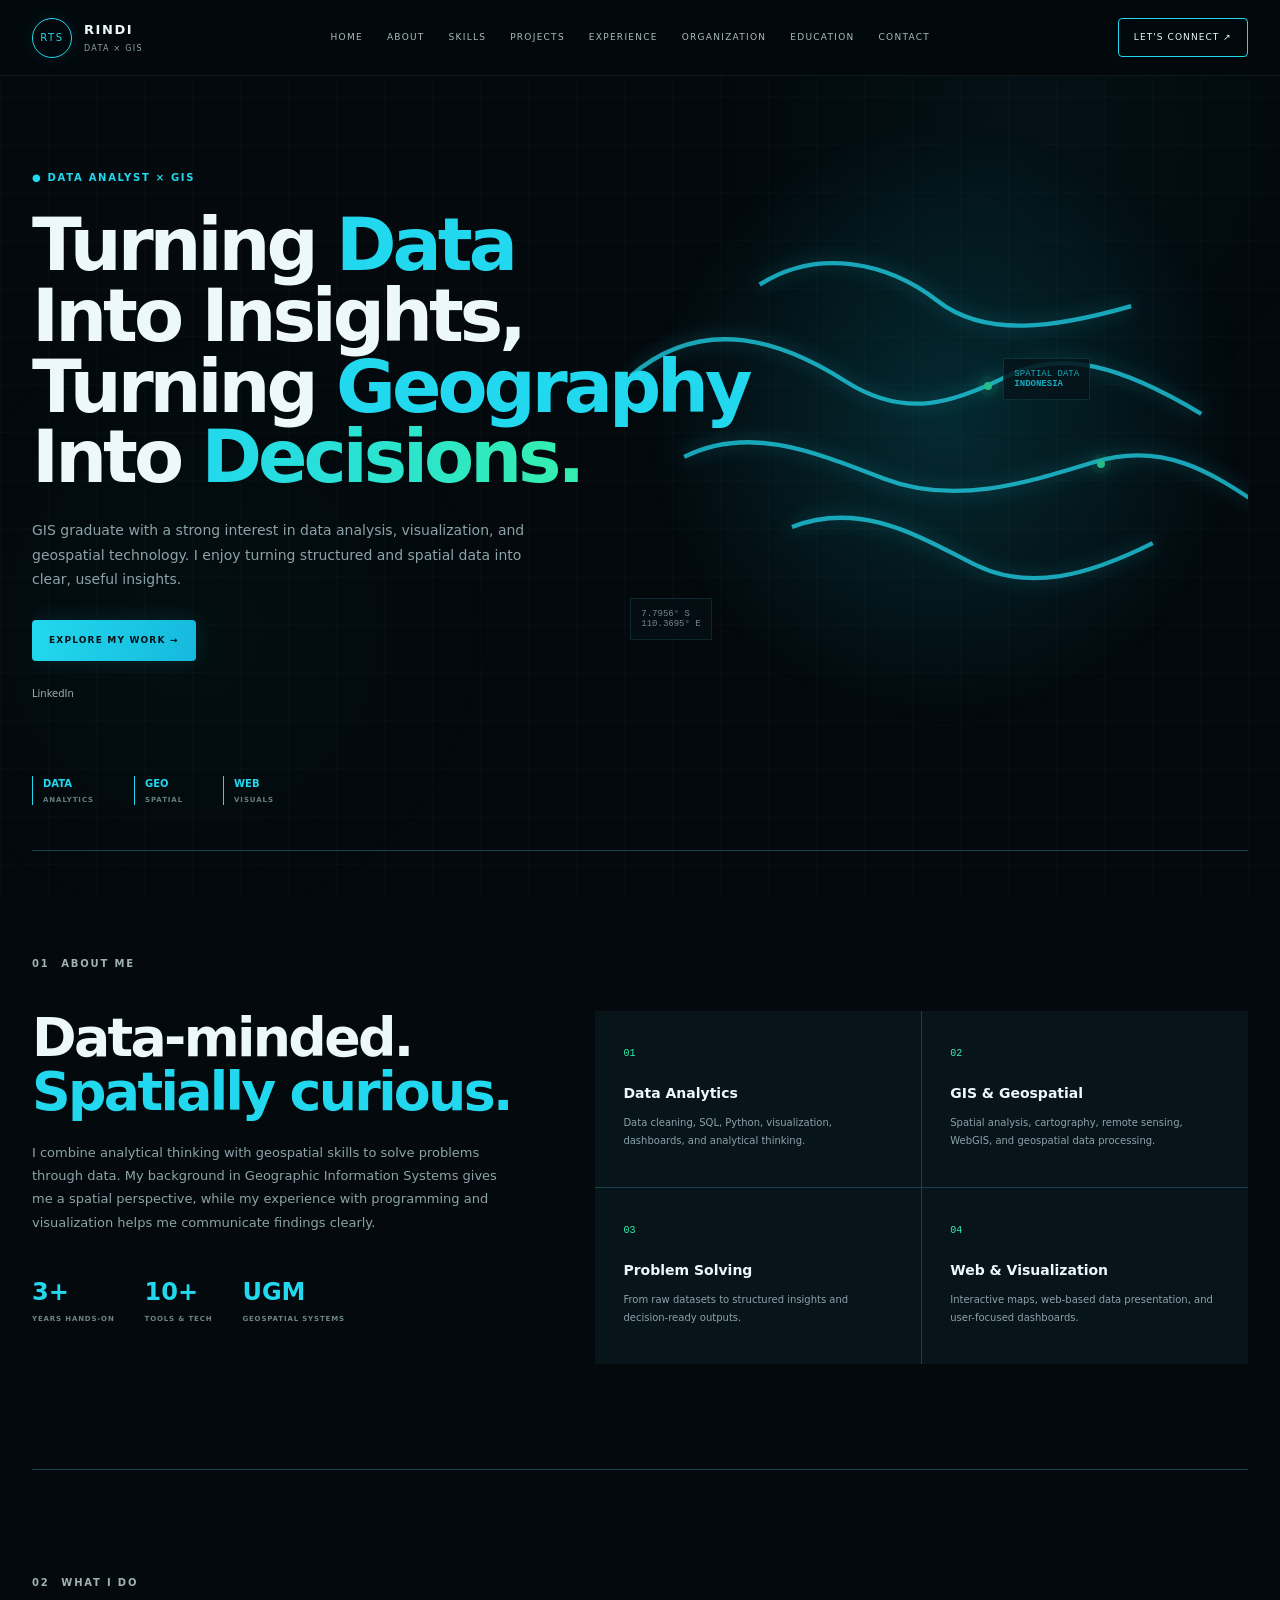
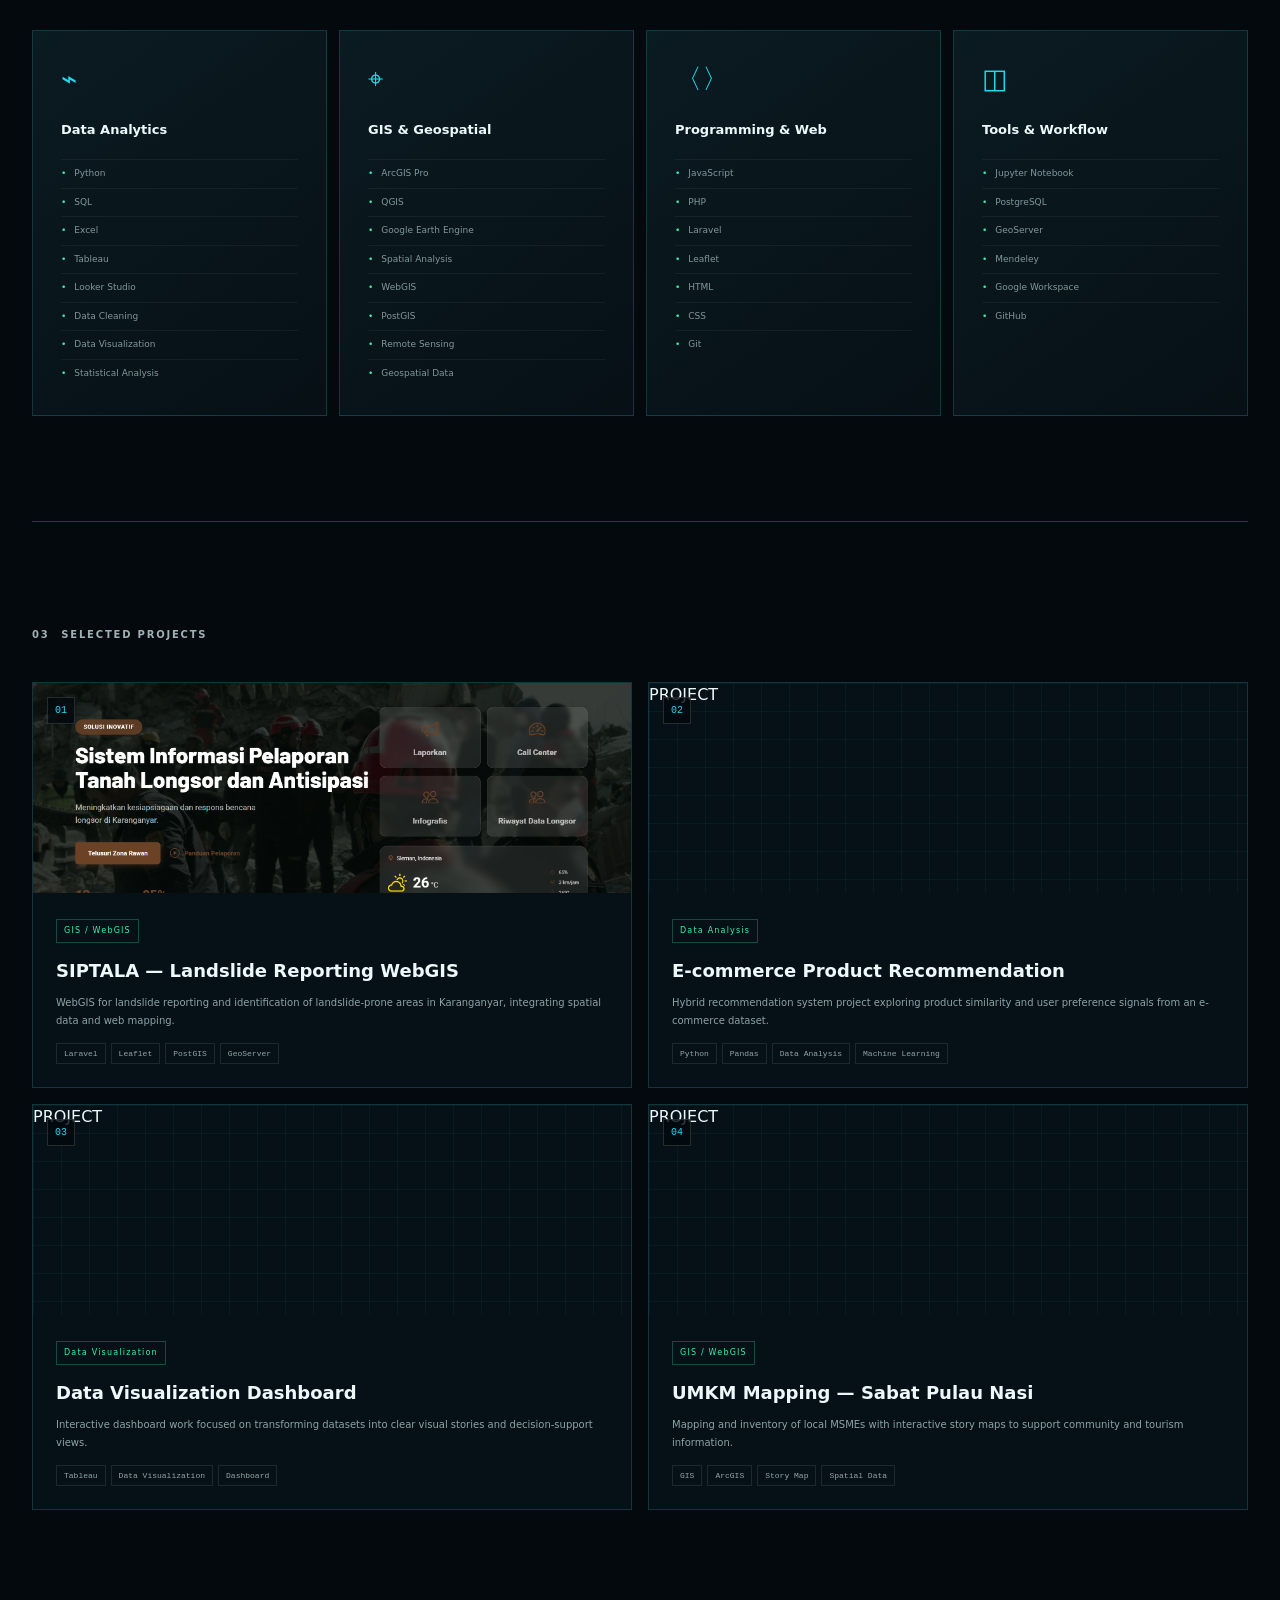
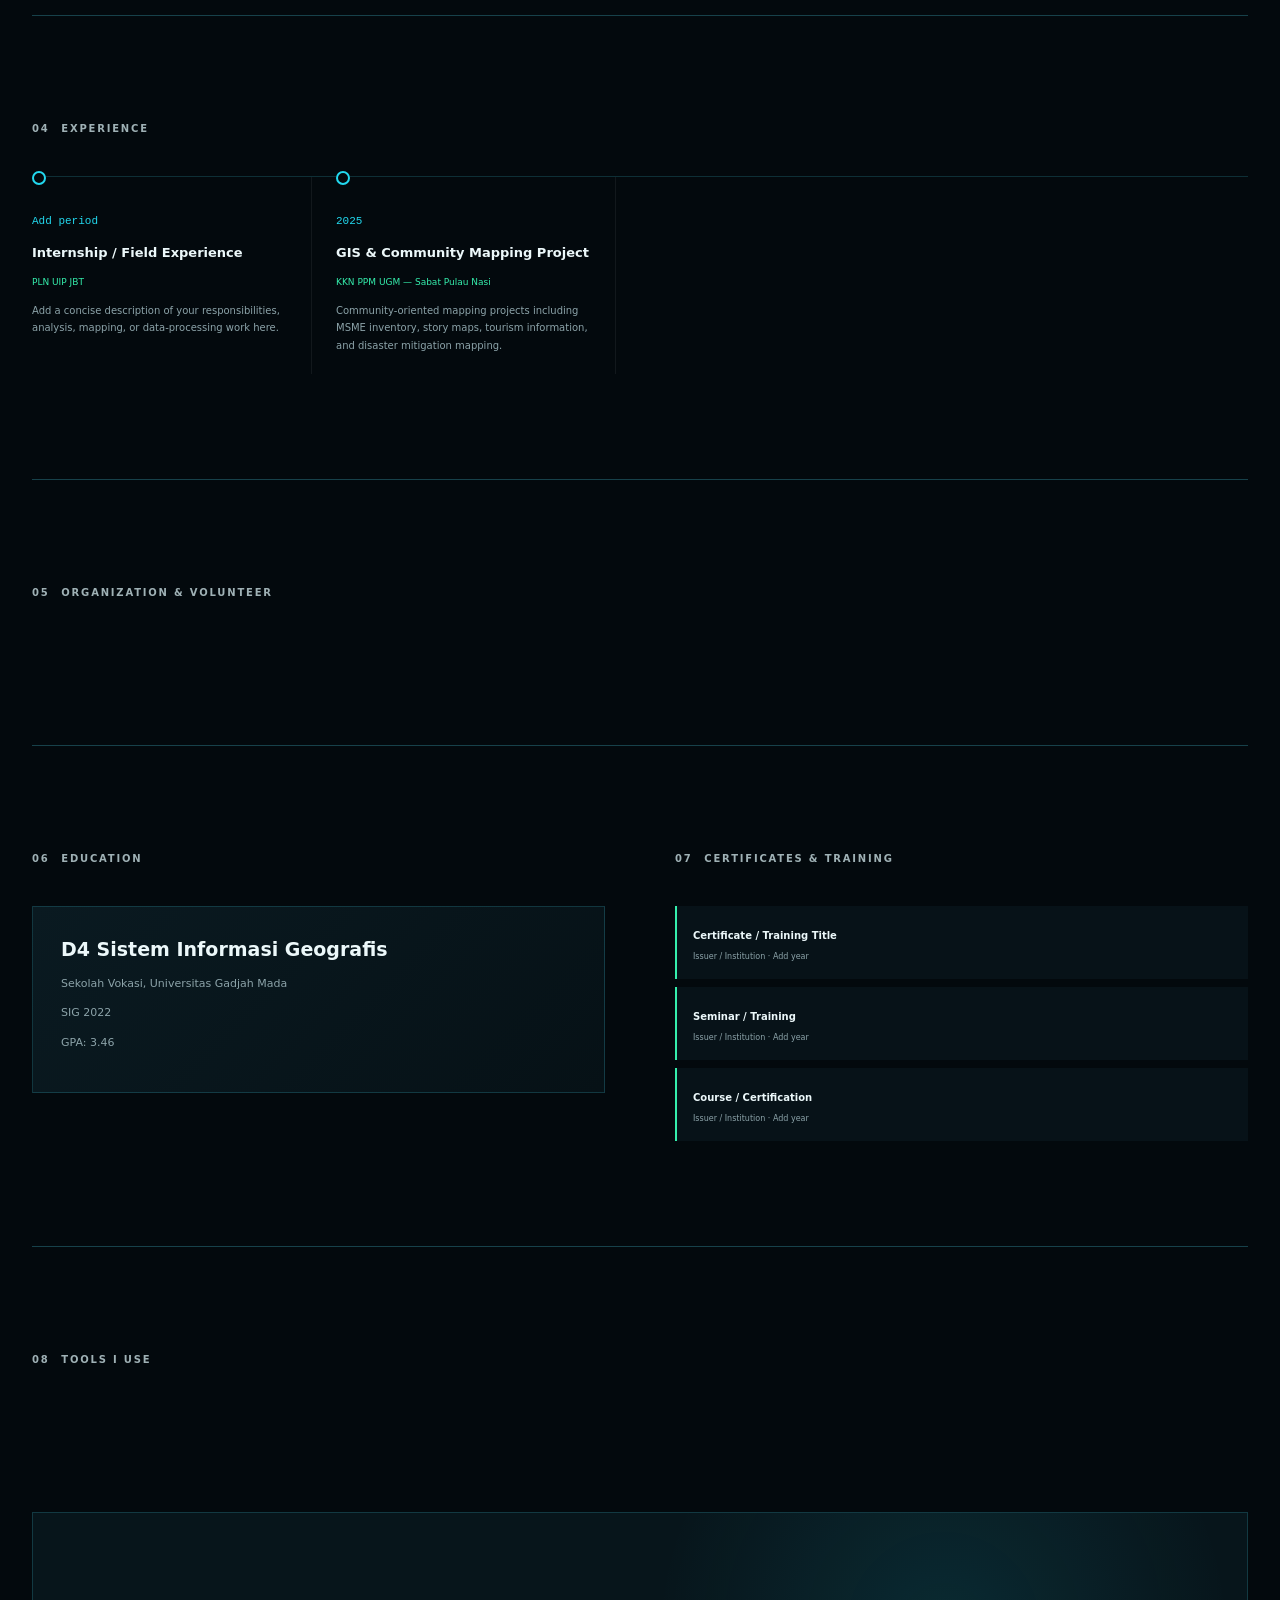
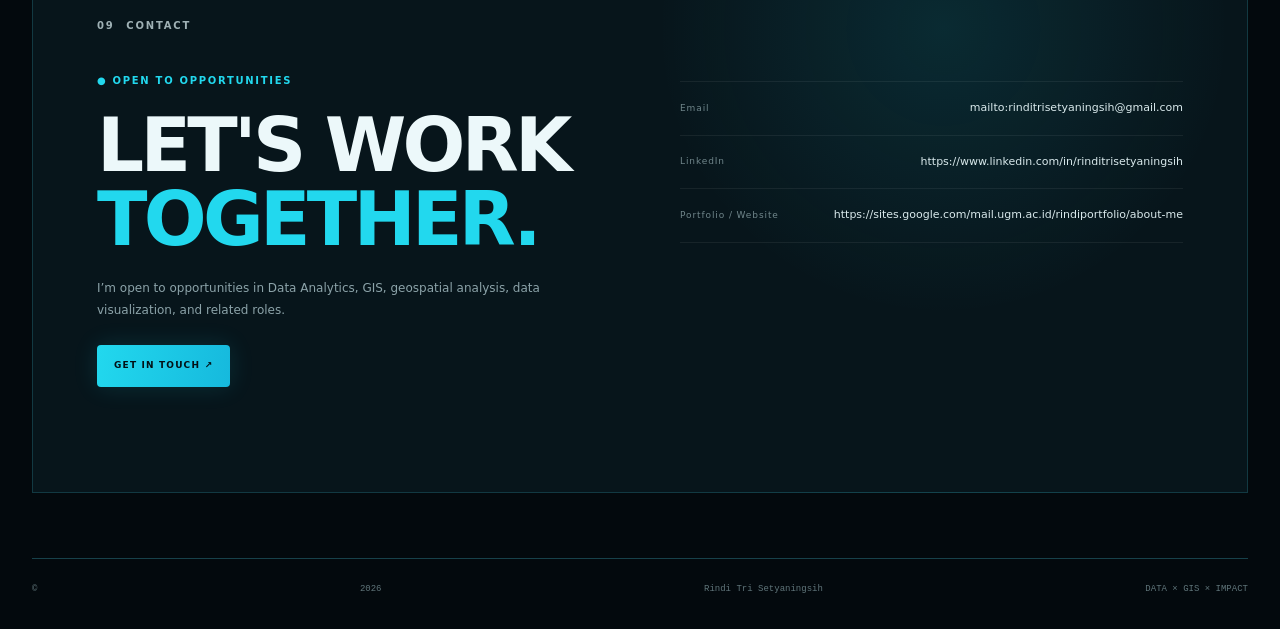
==== commit 46040dda: "Add organization and volunteer section" ====
--- a/index.html
+++ b/index.html
@@ -21,13 +21,15 @@
     </span>
   </a>
 
-  <button class="menu">☰</button>
+  <button class="menu" type="button" aria-label="Open navigation menu">☰</button>
 
   <nav>
+    <a href="#home">HOME</a>
     <a href="#about">ABOUT</a>
     <a href="#skills">SKILLS</a>
     <a href="#projects">PROJECTS</a>
     <a href="#experience">EXPERIENCE</a>
+    <a href="#organizations">ORGANIZATION</a>
     <a href="#education">EDUCATION</a>
     <a href="#contact">CONTACT</a>
   </nav>
@@ -36,6 +38,10 @@
 </header>
 
 <main>
+
+<!-- =========================
+     HOME
+========================= -->
 
 <section id="home" class="hero section">
 
@@ -106,6 +112,10 @@
 </section>
 
 
+<!-- =========================
+     ABOUT
+========================= -->
+
 <section id="about" class="section">
 
   <div class="head">
@@ -151,6 +161,10 @@
 </section>
 
 
+<!-- =========================
+     SKILLS
+========================= -->
+
 <section id="skills" class="section">
 
   <div class="head">
@@ -162,6 +176,10 @@
 </section>
 
 
+<!-- =========================
+     PROJECTS
+========================= -->
+
 <section id="projects" class="section">
 
   <div class="head">
@@ -173,6 +191,10 @@
 </section>
 
 
+<!-- =========================
+     EXPERIENCE
+========================= -->
+
 <section id="experience" class="section">
 
   <div class="head">
@@ -184,12 +206,31 @@
 </section>
 
 
+<!-- =========================
+     ORGANIZATION & VOLUNTEER
+========================= -->
+
+<section id="organizations" class="section">
+
+  <div class="head">
+    05　ORGANIZATION & VOLUNTEER
+  </div>
+
+  <div id="organizationsGrid" class="organization-grid"></div>
+
+</section>
+
+
+<!-- =========================
+     EDUCATION & CERTIFICATES
+========================= -->
+
 <section id="education" class="section lower">
 
   <div>
 
     <div class="head">
-      05　EDUCATION
+      06　EDUCATION
     </div>
 
     <div id="educationCard" class="card"></div>
@@ -200,7 +241,7 @@
   <div>
 
     <div class="head">
-      06　CERTIFICATES & TRAINING
+      07　CERTIFICATES & TRAINING
     </div>
 
     <div id="certGrid" class="certs"></div>
@@ -210,10 +251,14 @@
 </section>
 
 
+<!-- =========================
+     TOOLS
+========================= -->
+
 <section class="section">
 
   <div class="head">
-    07　TOOLS I USE
+    08　TOOLS I USE
   </div>
 
   <div id="tools" class="tools"></div>
@@ -221,10 +266,14 @@
 </section>
 
 
+<!-- =========================
+     CONTACT
+========================= -->
+
 <section id="contact" class="section contact">
 
   <div class="head">
-    08　CONTACT
+    09　CONTACT
   </div>
 
   <div class="contact-grid">
@@ -240,7 +289,7 @@
         <em>TOGETHER.</em>
       </h2>
 
-      <p>
+      <p id="contactText">
         I’m open to opportunities in Data Analytics,
         GIS, geospatial analysis, data visualization,
         and related roles.
--- a/assets/style.css
+++ b/assets/style.css
@@ -1064,3 +1064,72 @@
     gap: 20px;
   }
 }
+/* =================================
+   MOBILE NAVIGATION
+   ================================= */
+
+.menu {
+  cursor: pointer;
+  position: relative;
+  z-index: 1001;
+}
+
+@media (max-width: 768px) {
+
+  .nav {
+    position: relative;
+  }
+
+  .nav nav {
+    position: absolute;
+    top: calc(100% + 12px);
+    right: 0;
+
+    display: flex;
+    flex-direction: column;
+    gap: 0;
+
+    width: min(260px, calc(100vw - 32px));
+
+    padding: 10px;
+
+    background: rgba(7, 16, 20, 0.98);
+    border: 1px solid rgba(255, 255, 255, 0.12);
+    border-radius: 14px;
+
+    opacity: 0;
+    visibility: hidden;
+    pointer-events: none;
+
+    transform: translateY(-10px);
+    transition:
+      opacity 0.25s ease,
+      transform 0.25s ease,
+      visibility 0.25s ease;
+
+    z-index: 1000;
+  }
+
+  .nav nav.open {
+    opacity: 1;
+    visibility: visible;
+    pointer-events: auto;
+    transform: translateY(0);
+  }
+
+  .nav nav a {
+    display: block;
+    width: 100%;
+    padding: 14px 16px;
+
+    border-radius: 8px;
+  }
+
+  .nav nav a:hover {
+    background: rgba(255, 255, 255, 0.06);
+  }
+
+  .menu.active {
+    transform: rotate(90deg);
+  }
+}
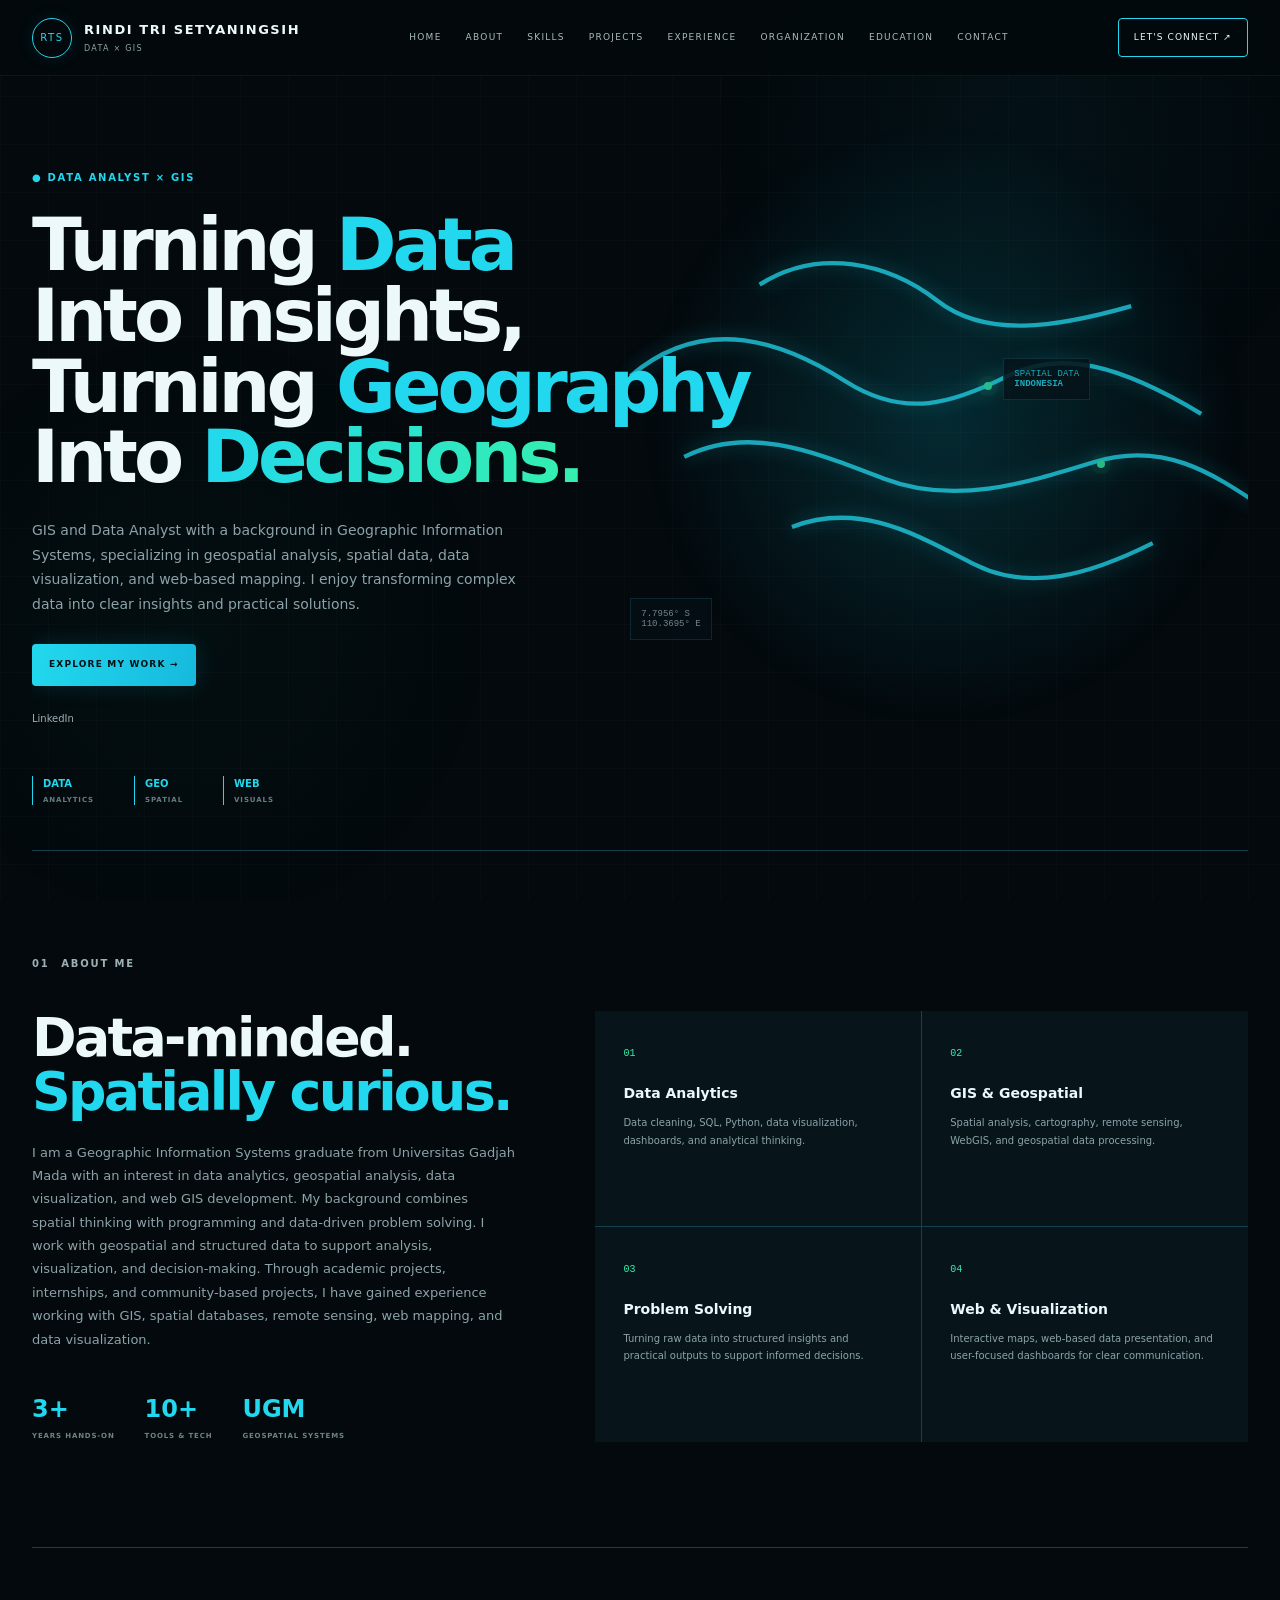
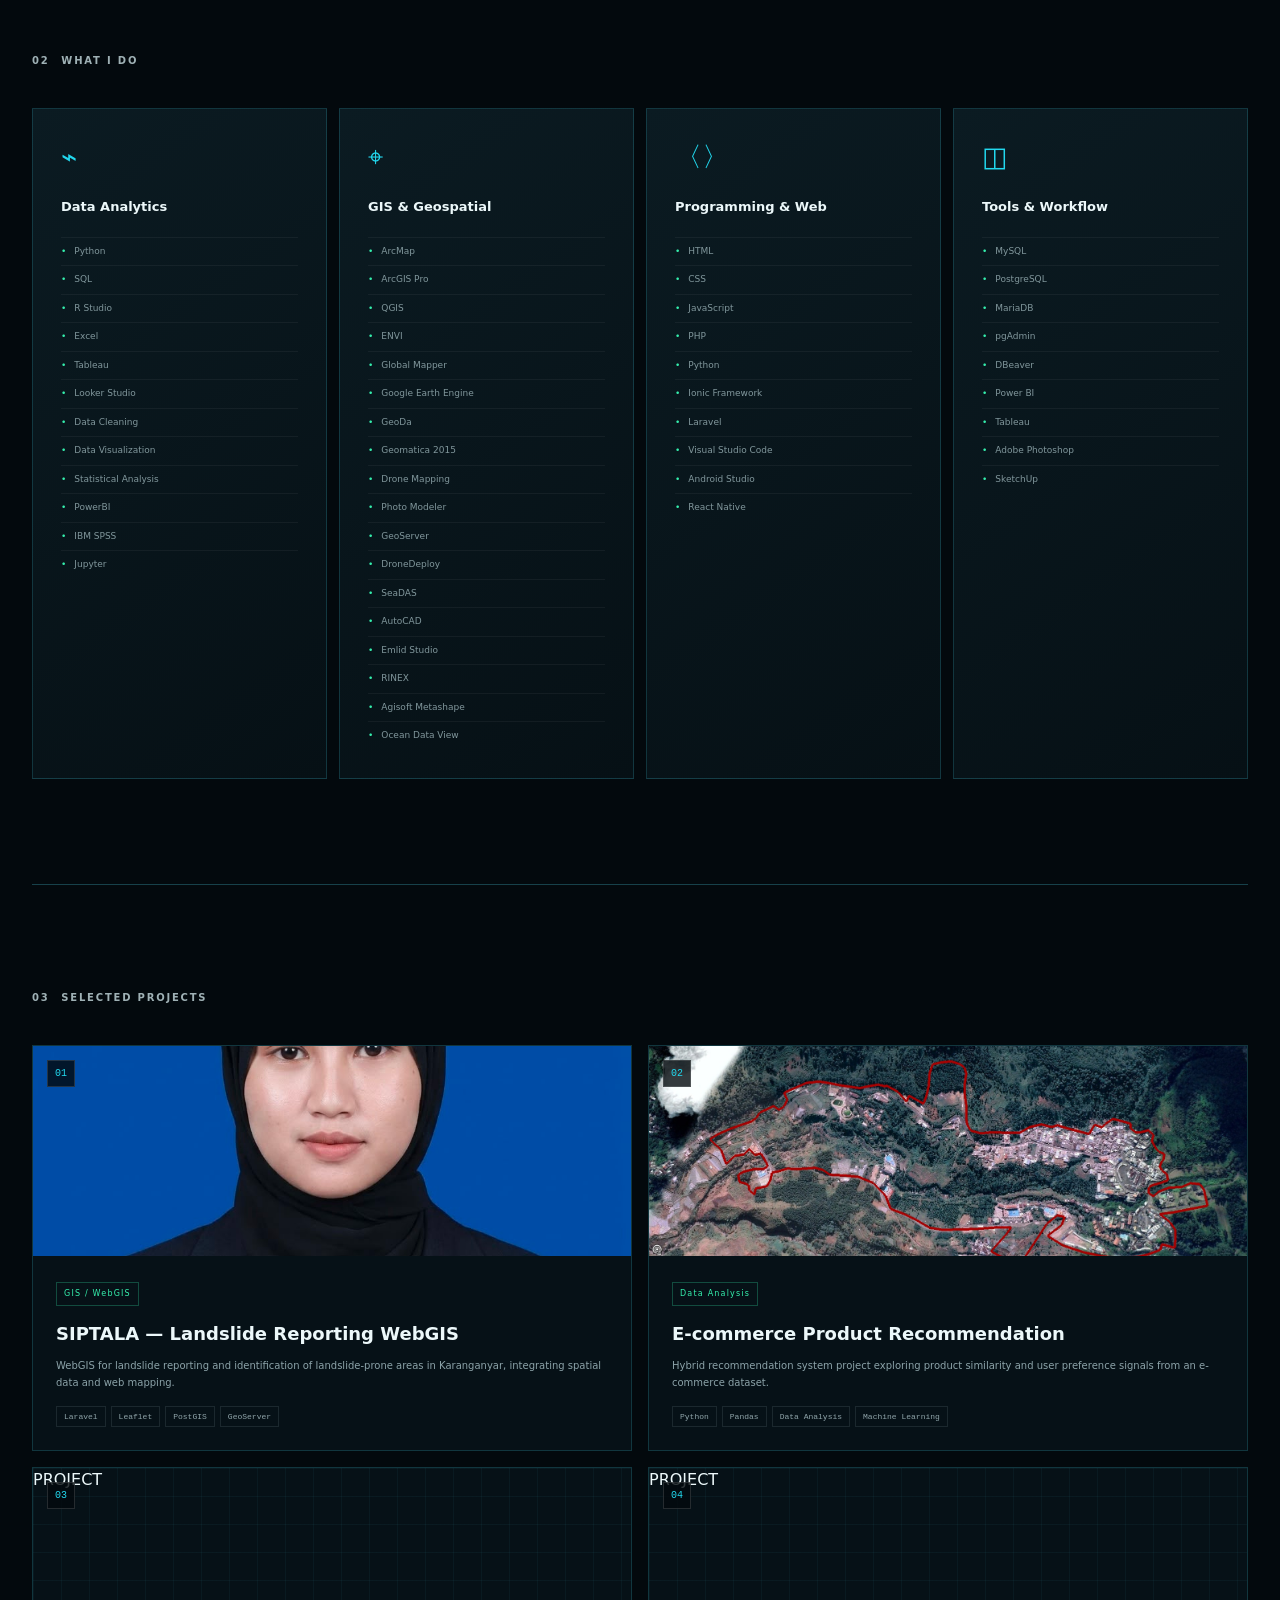
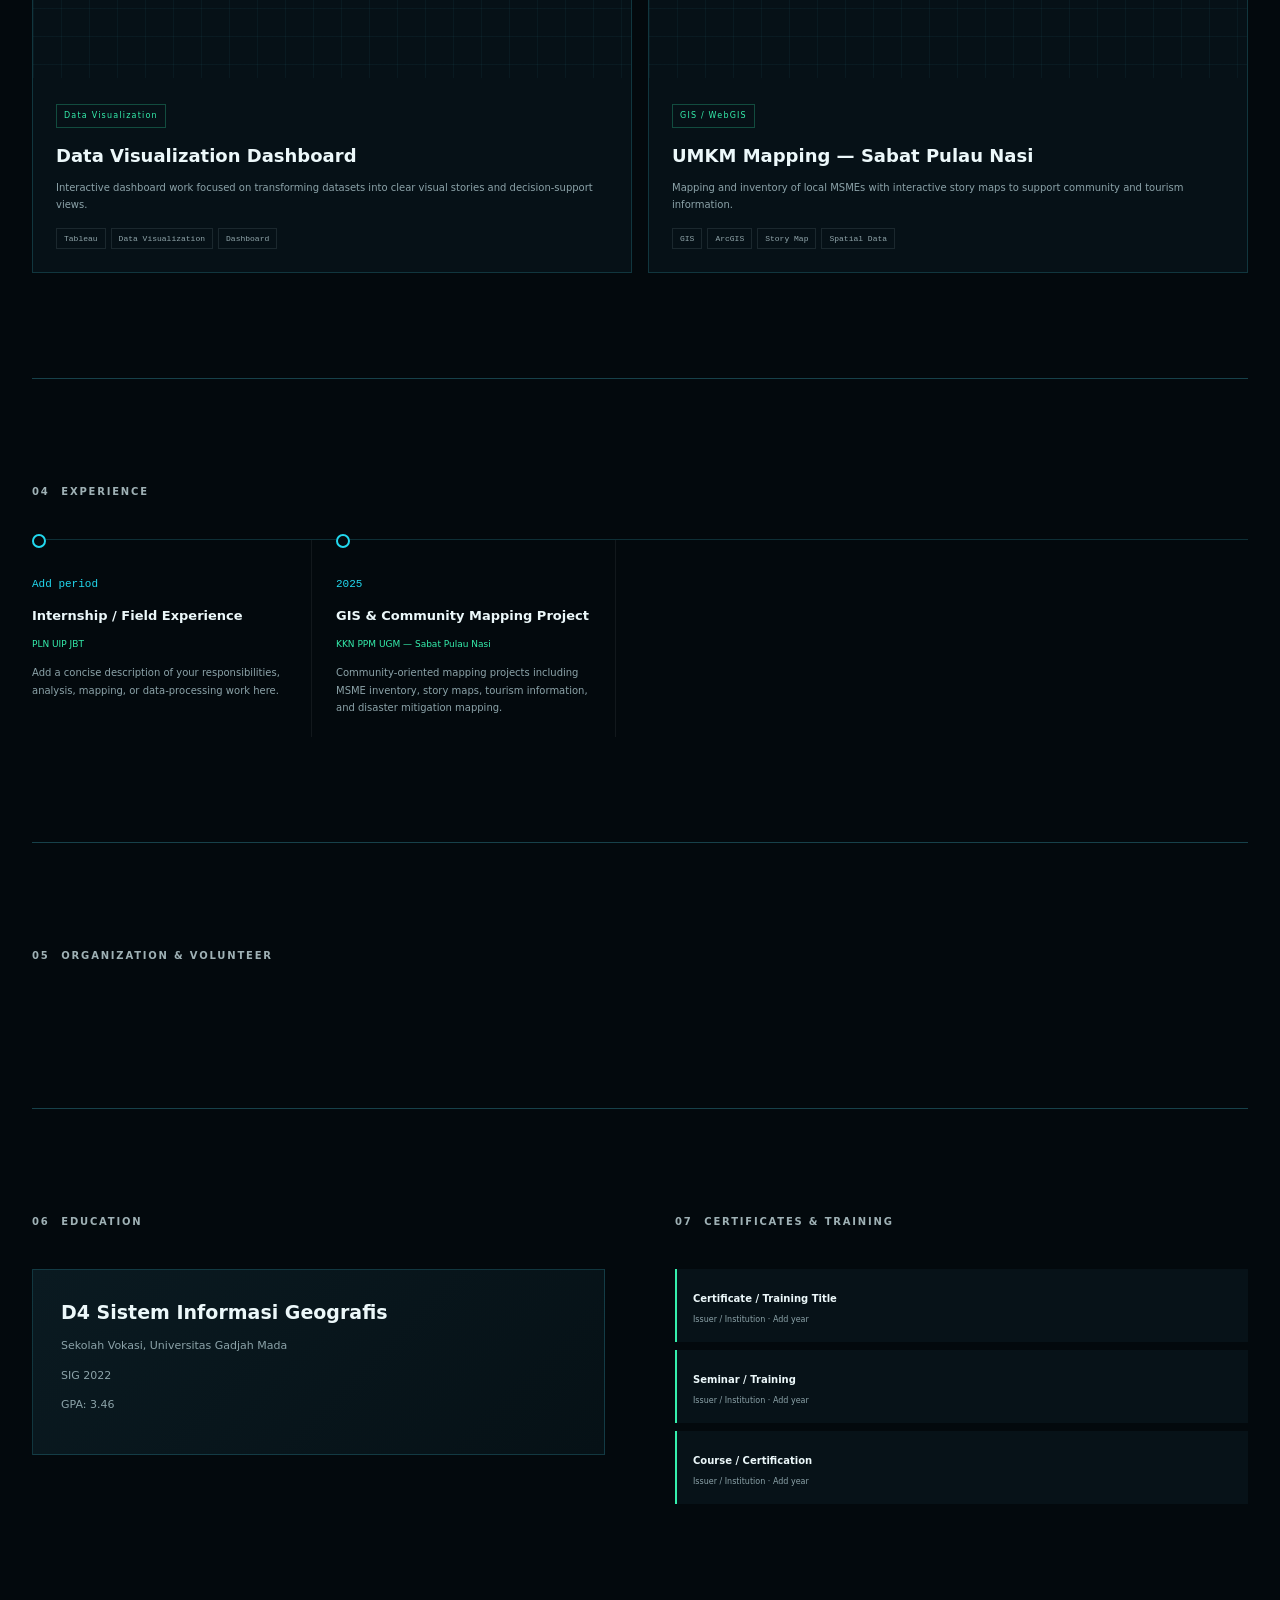
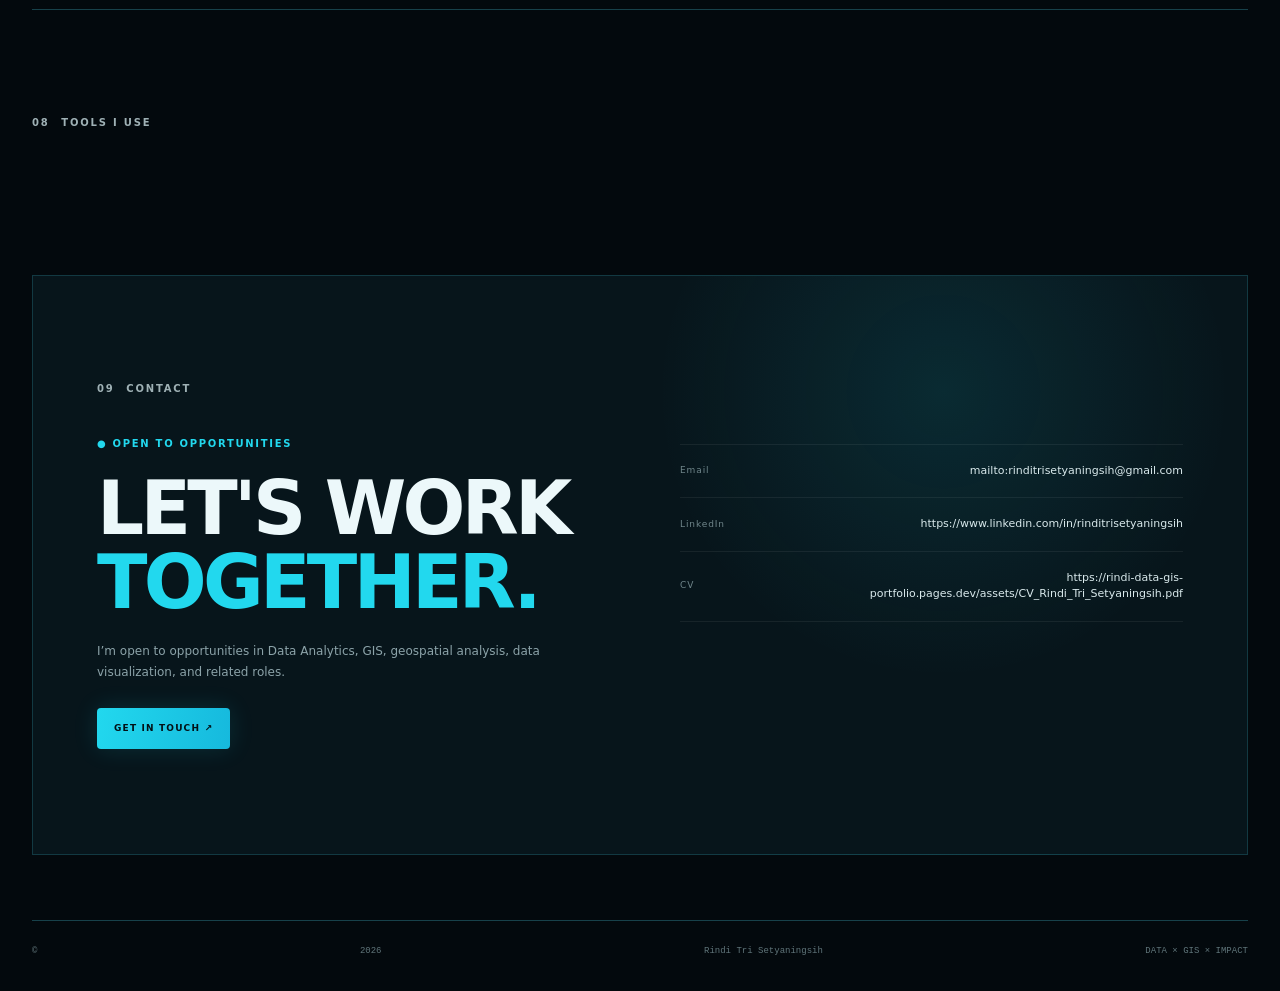
==== commit 79dc9f26: "Update index.html terbaru" ====
--- a/index.html
+++ b/index.html
@@ -16,7 +16,7 @@
   <a class="brand" href="#home">
     <span class="mark">RTS</span>
     <span>
-      <b>RINDI</b>
+      <b>RINDI TRI SETYANINGSIH</b>
       <small>DATA × GIS</small>
     </span>
   </a>
